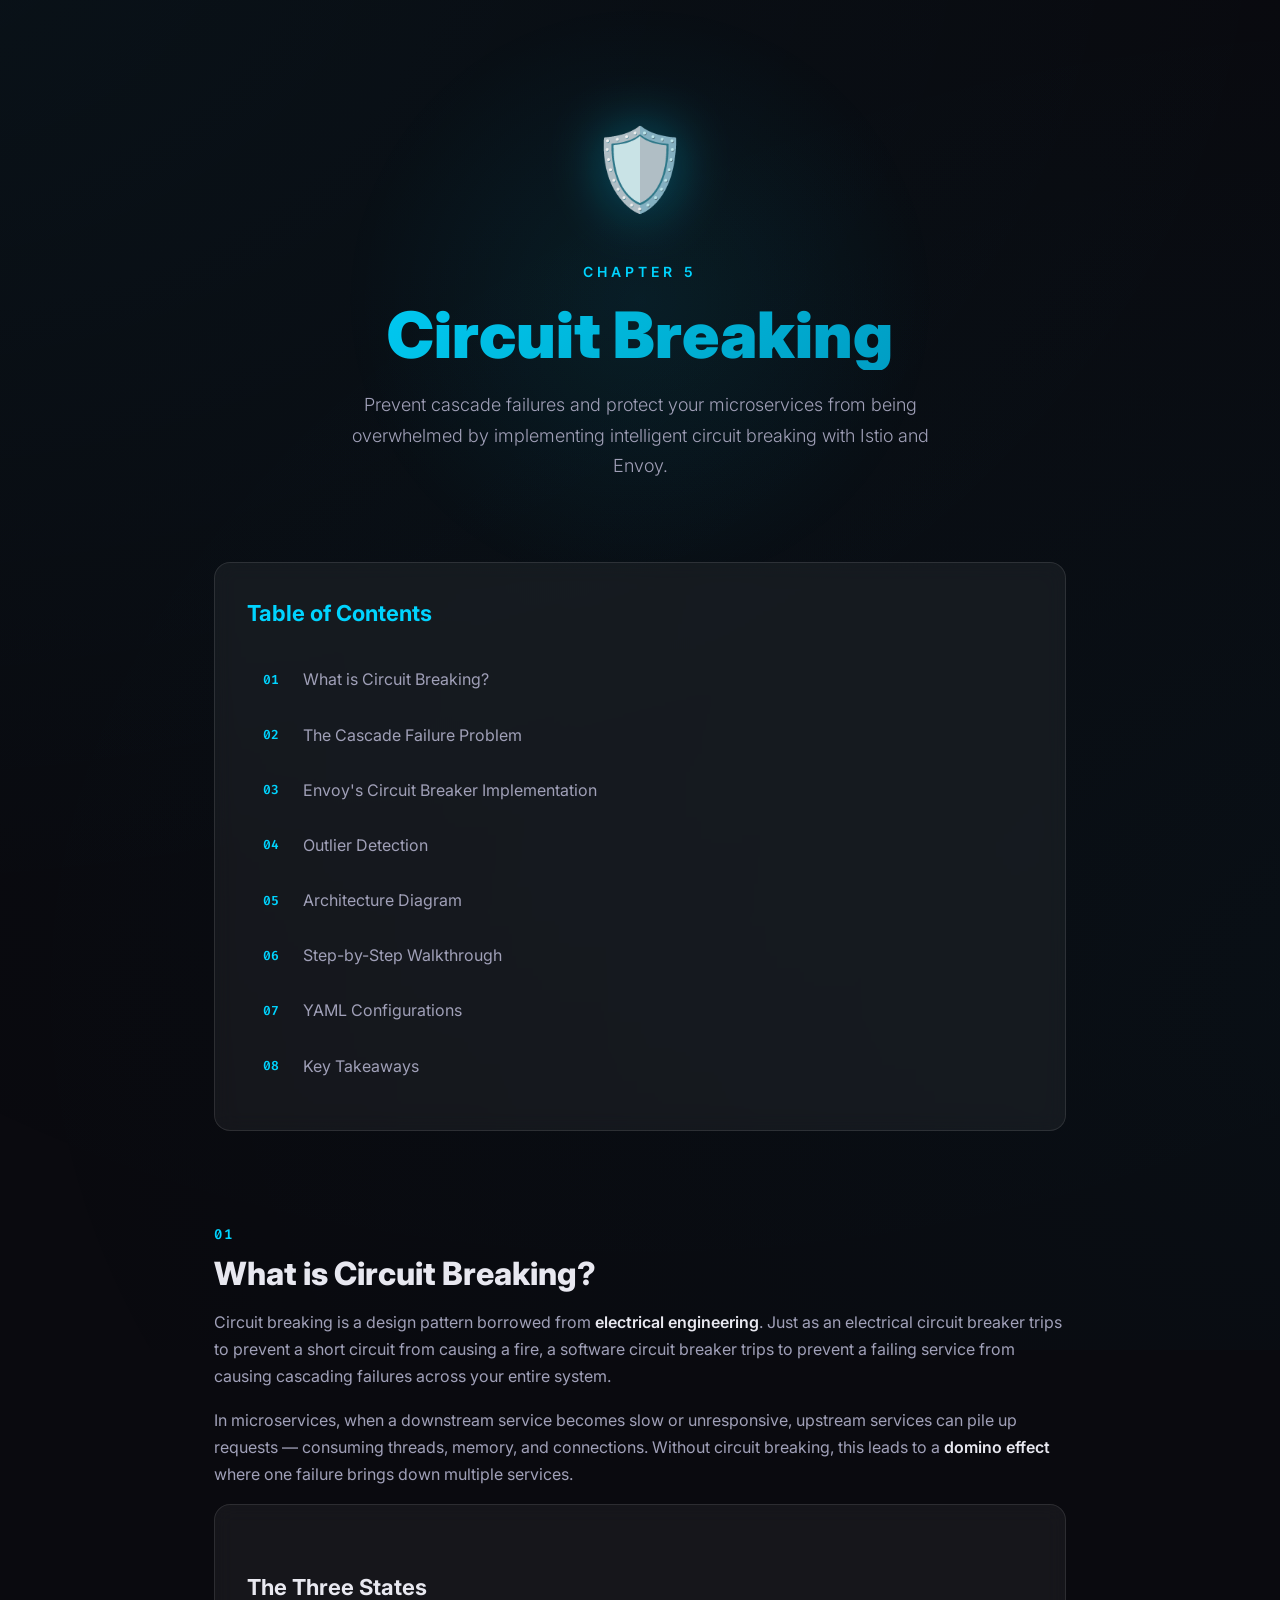
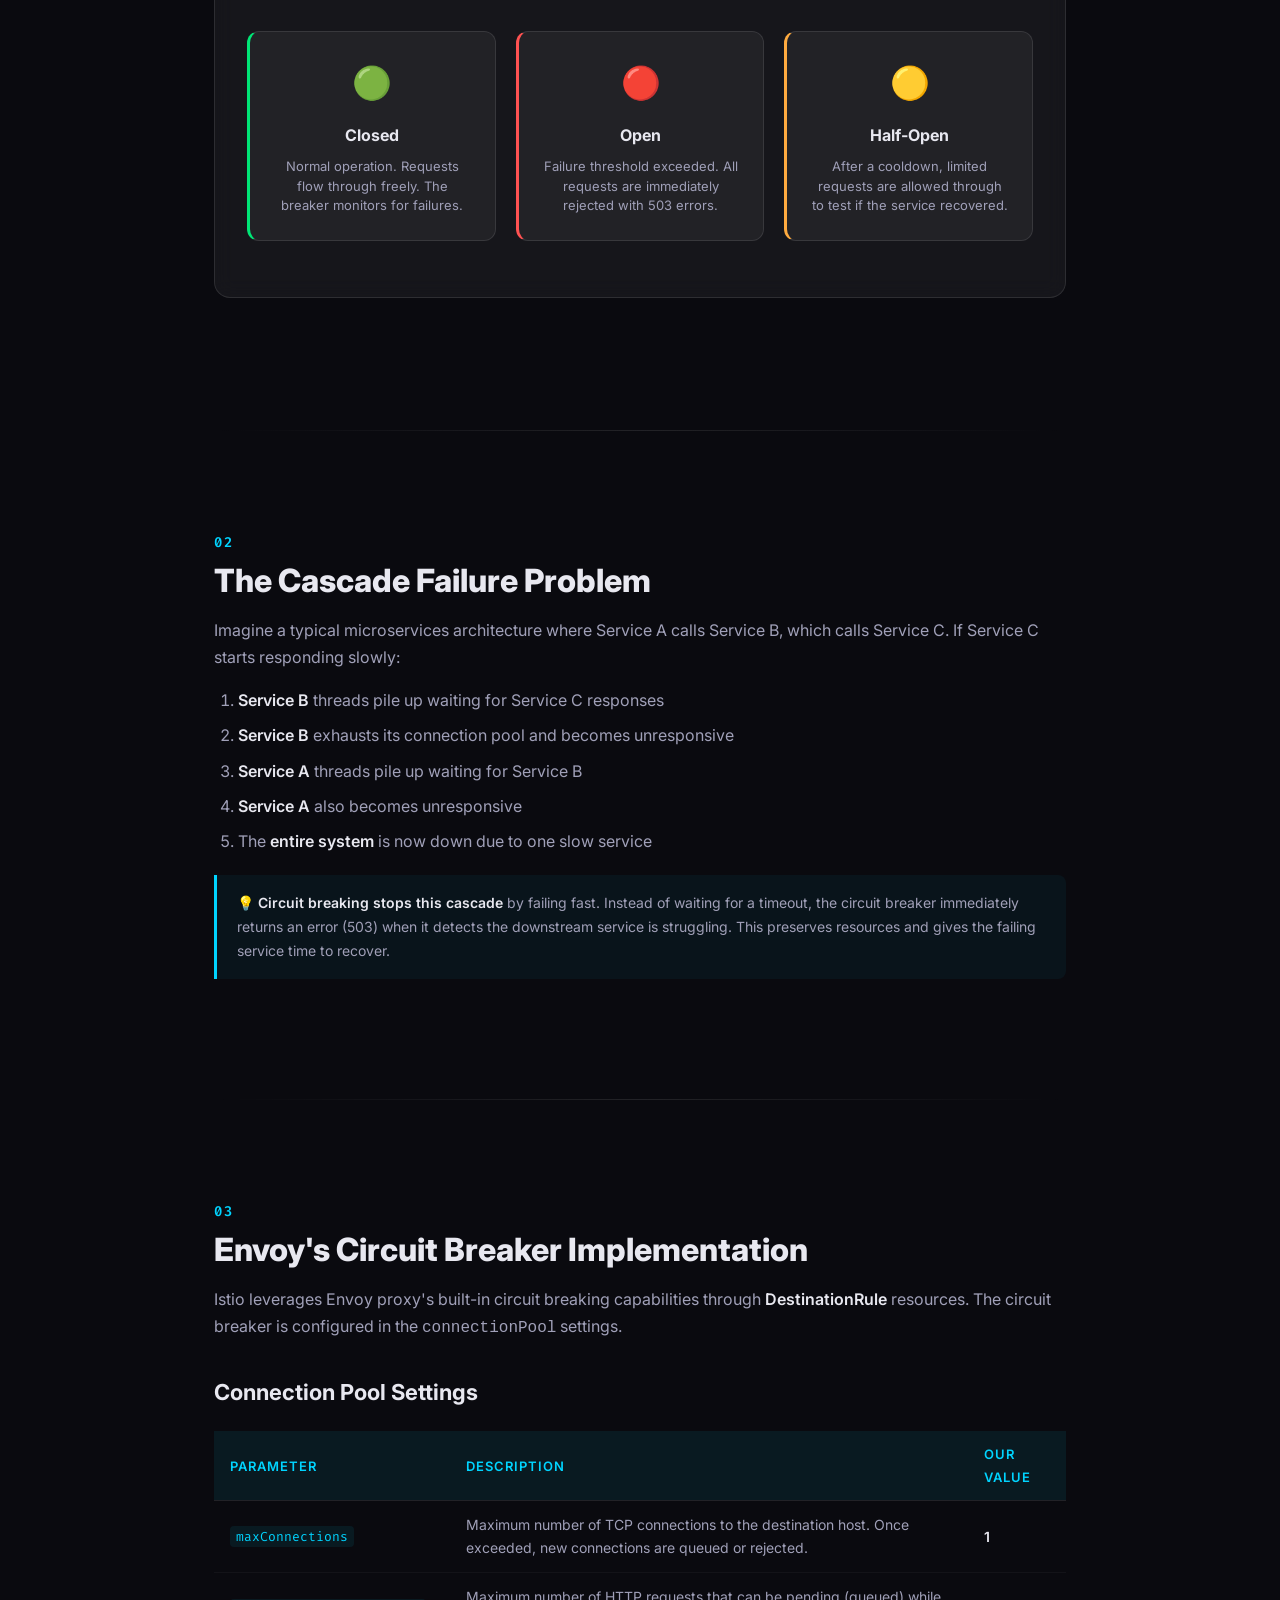
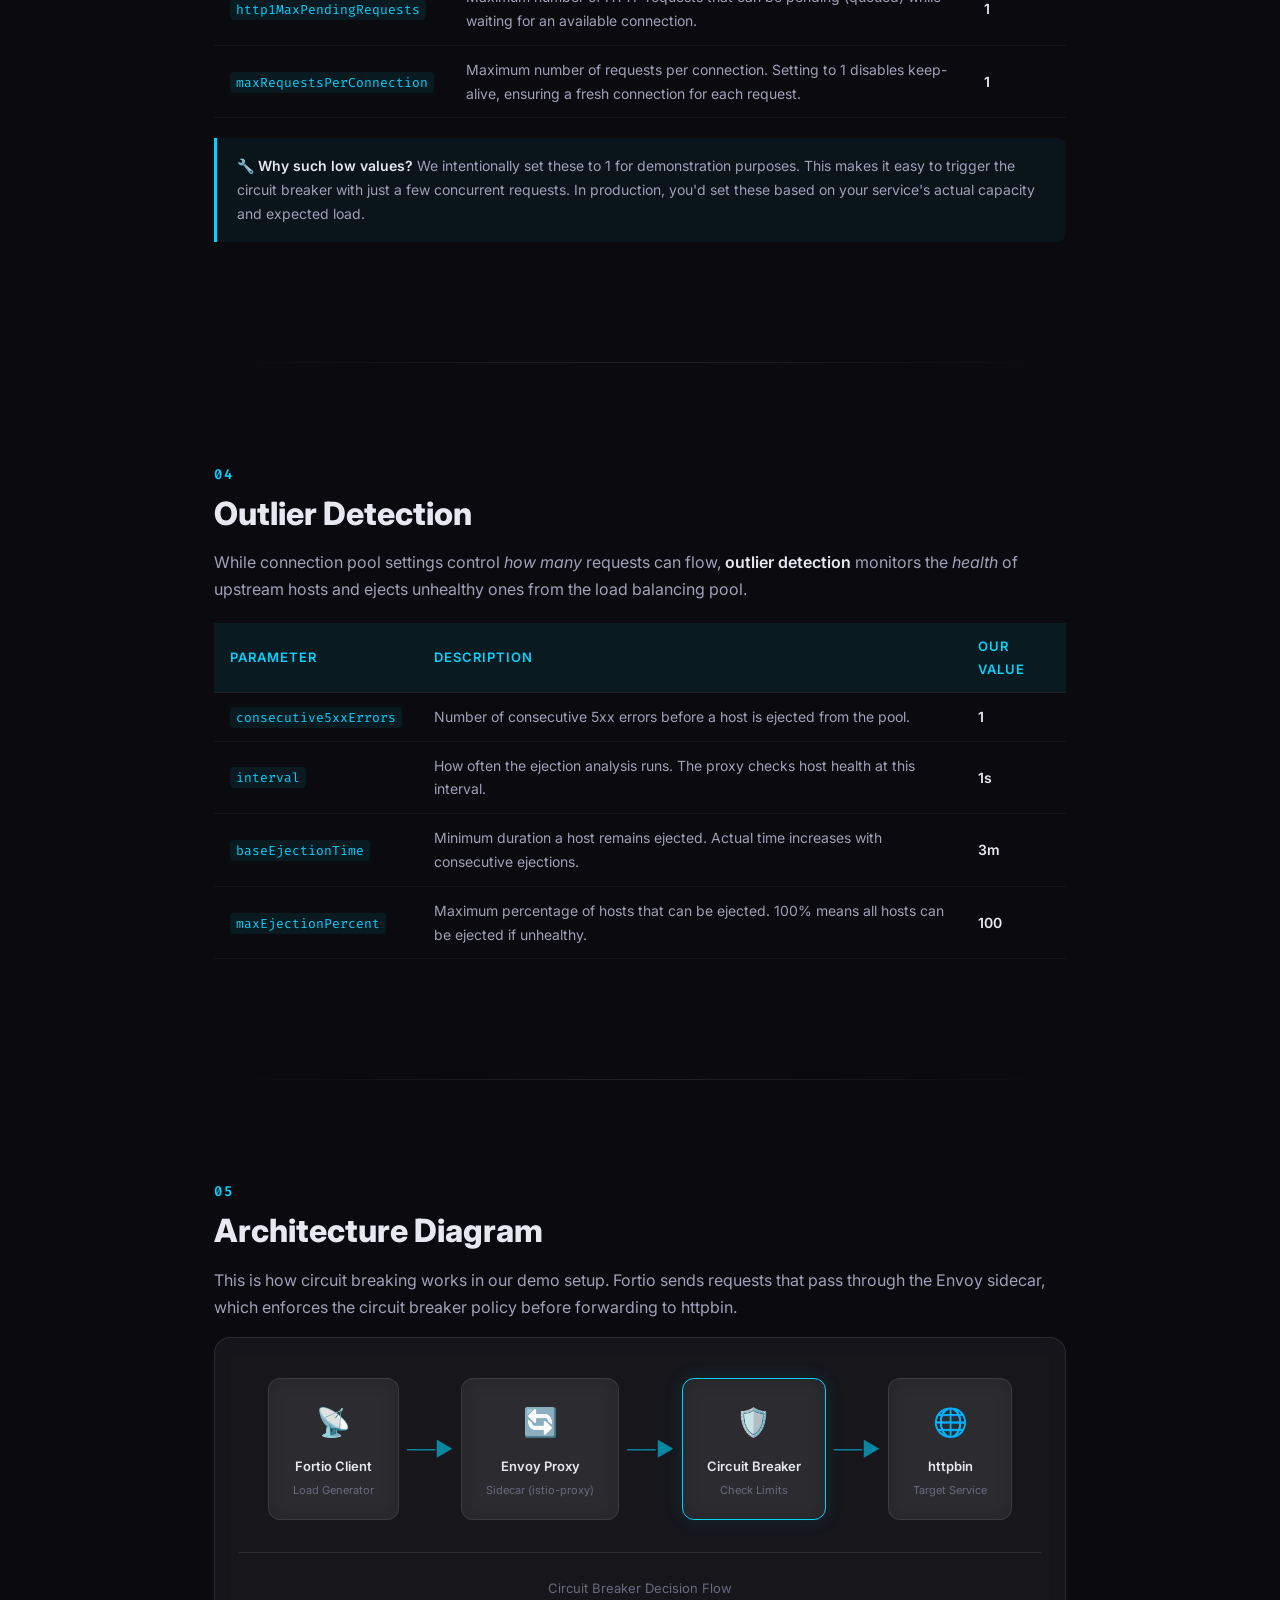
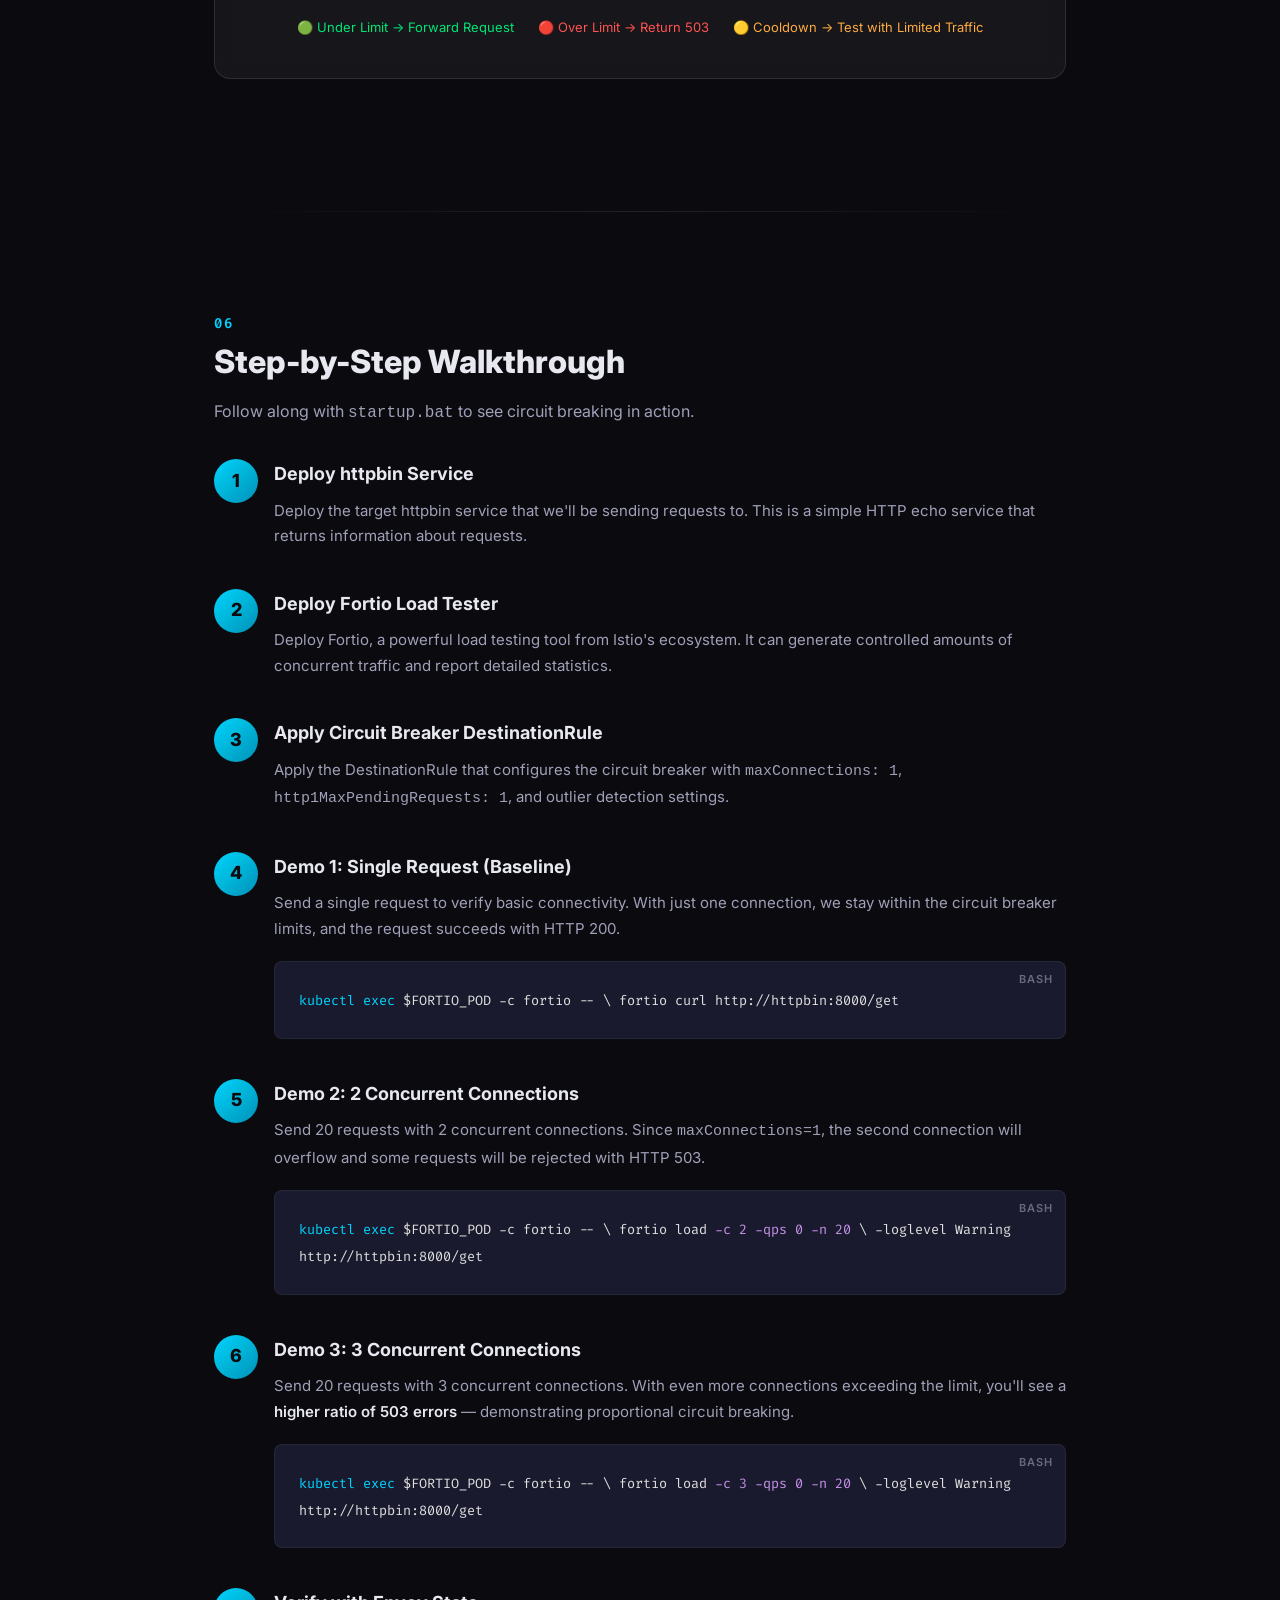
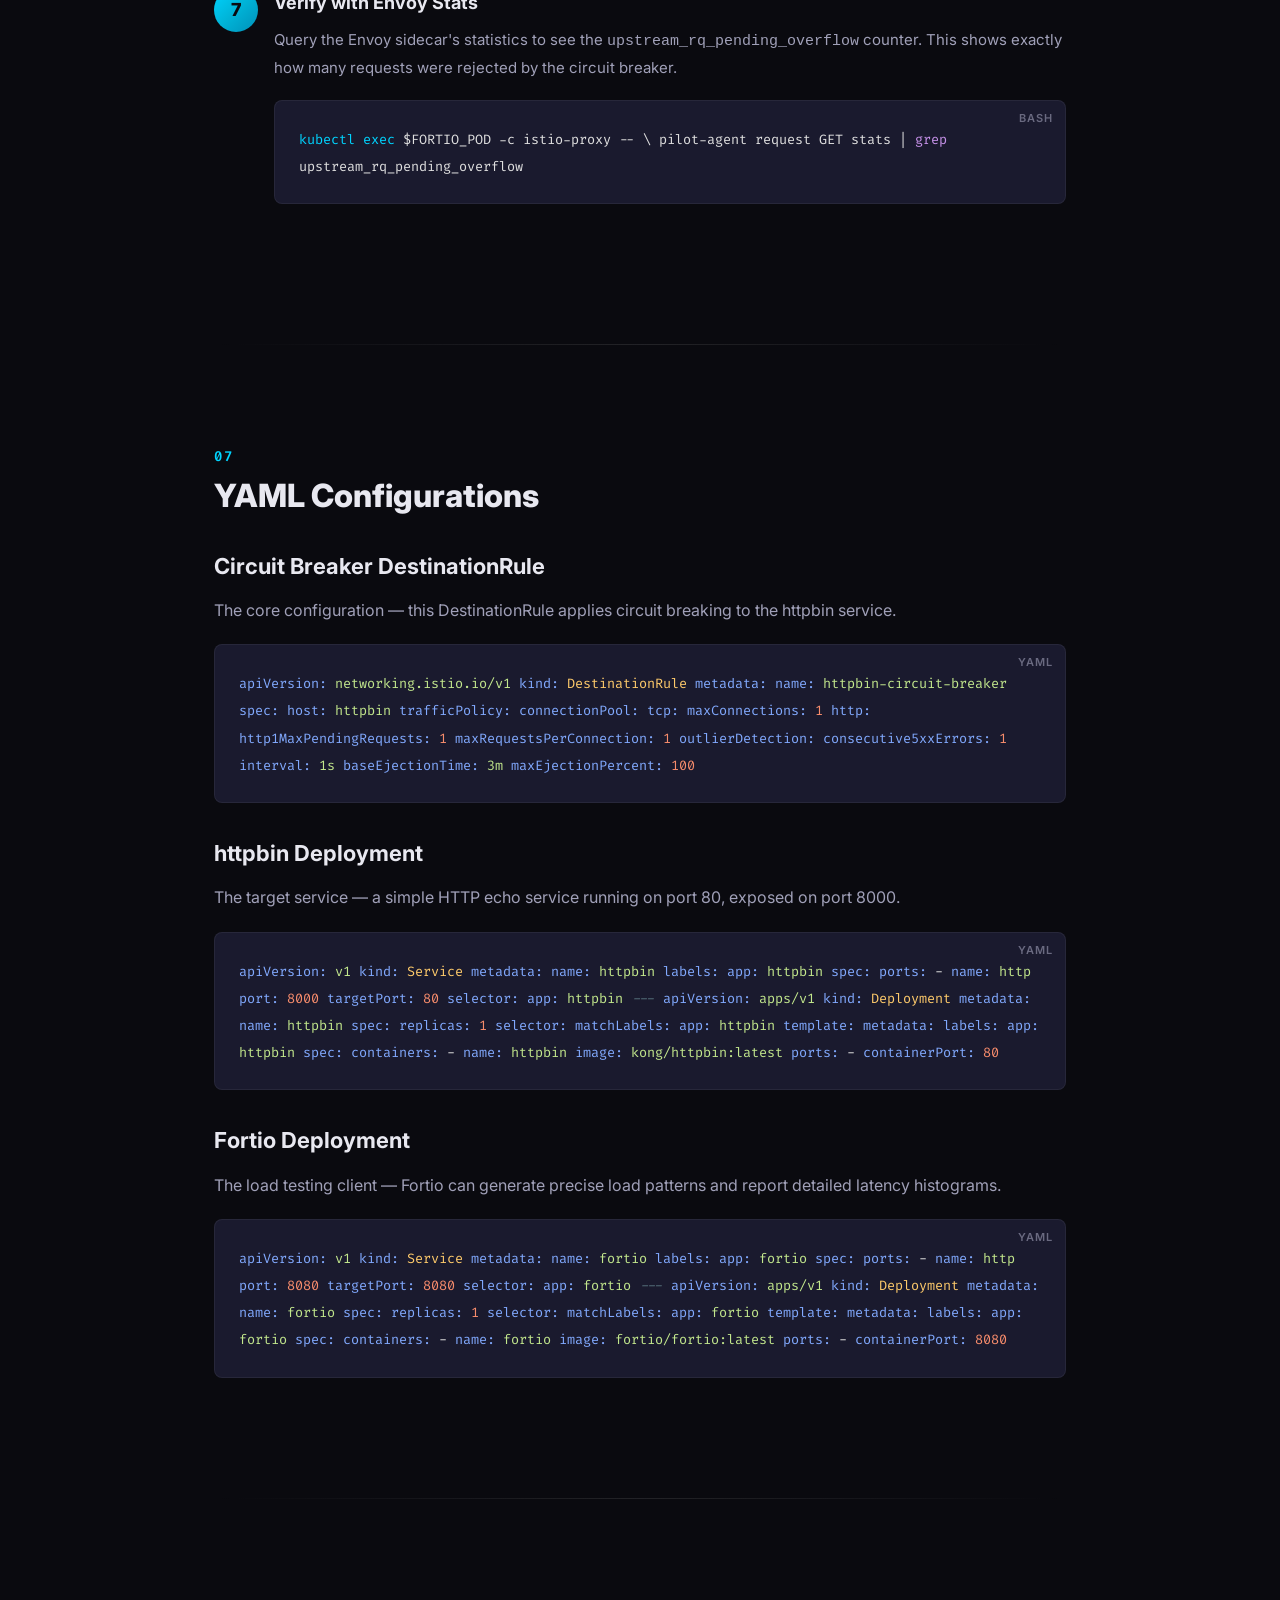
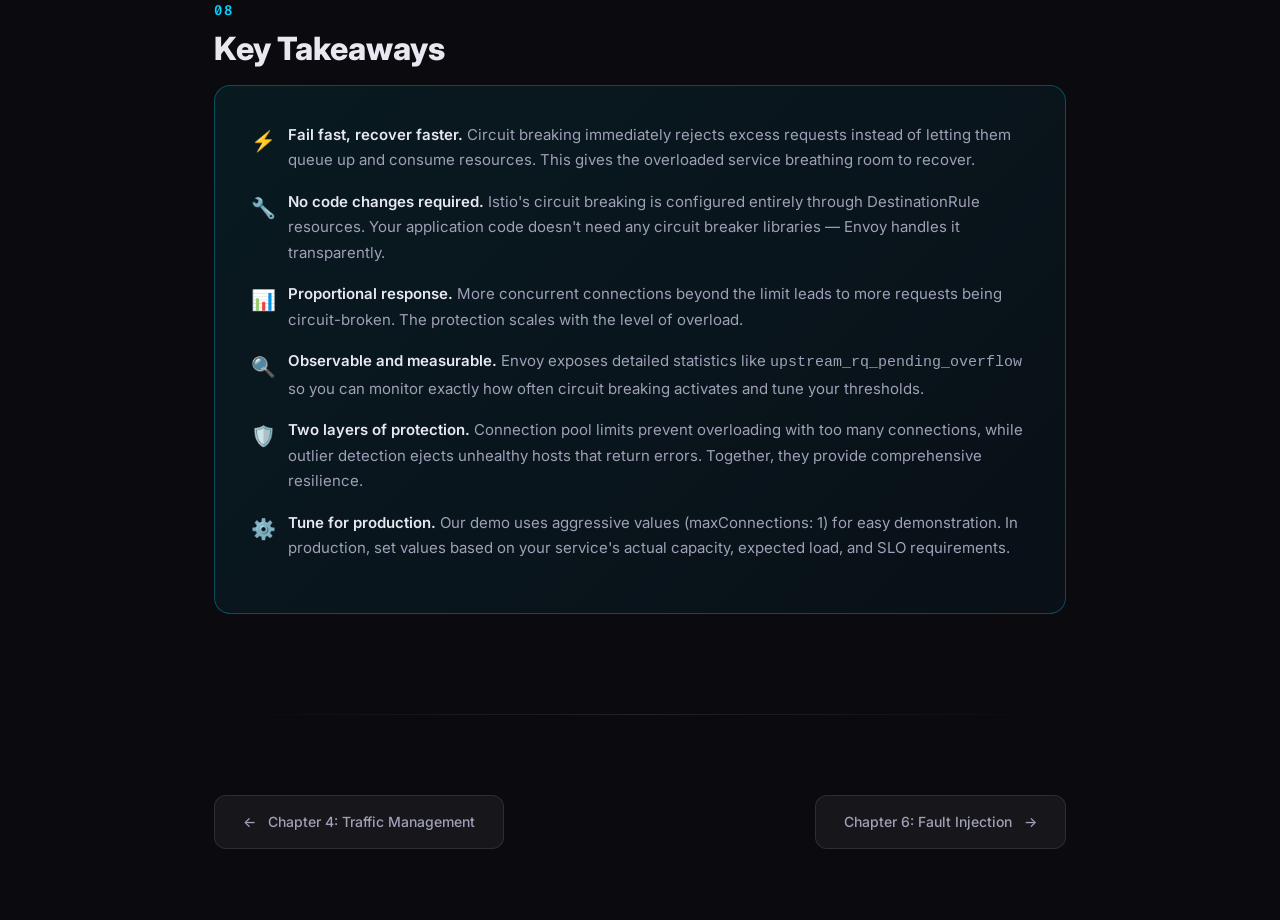
==== chapter-05-circuit-breaking/guide.html @ 2bed29c9 "Istio Learning Lab: infra + chapters 01-03, common assets, docs - Install path uses existing k8s clu" ====
<!DOCTYPE html>
<html lang="en">
<head>
    <meta charset="UTF-8">
    <meta name="viewport" content="width=device-width, initial-scale=1.0">
    <title>Chapter 5: Circuit Breaking | Istio Service Mesh</title>
    <meta name="description" content="Learn how Istio implements circuit breaking to prevent cascade failures in microservices architectures using Envoy proxy.">
    <link href="https://fonts.googleapis.com/css2?family=Inter:wght@300;400;500;600;700;800;900&family=Fira+Code:wght@400;500&display=swap" rel="stylesheet">
    <style>
        *, *::before, *::after {
            margin: 0;
            padding: 0;
            box-sizing: border-box;
        }

        :root {
            --bg-primary: #0a0a0f;
            --bg-secondary: #0f0f1a;
            --bg-card: rgba(255, 255, 255, 0.05);
            --bg-code: #1a1a2e;
            --accent-primary: #00d4ff;
            --accent-secondary: #00b4d8;
            --accent-glow: rgba(0, 212, 255, 0.15);
            --accent-gradient: linear-gradient(135deg, #00d4ff, #00b4d8, #0090b8);
            --text-primary: #e8e8f0;
            --text-secondary: #a0a0b8;
            --text-muted: #6a6a80;
            --border-subtle: rgba(255, 255, 255, 0.1);
            --border-accent: rgba(0, 212, 255, 0.3);
            --success: #00e676;
            --warning: #ffab40;
            --danger: #ff5252;
            --radius-sm: 8px;
            --radius-md: 12px;
            --radius-lg: 16px;
            --radius-xl: 24px;
        }

        html {
            scroll-behavior: smooth;
        }

        body {
            font-family: 'Inter', -apple-system, BlinkMacSystemFont, sans-serif;
            background: var(--bg-primary);
            color: var(--text-primary);
            line-height: 1.7;
            overflow-x: hidden;
        }

        /* ── Background Ambient Effects ── */
        body::before {
            content: '';
            position: fixed;
            top: -50%;
            left: -50%;
            width: 200%;
            height: 200%;
            background: radial-gradient(ellipse at 20% 20%, rgba(0, 212, 255, 0.04) 0%, transparent 50%),
                        radial-gradient(ellipse at 80% 80%, rgba(0, 180, 216, 0.03) 0%, transparent 50%),
                        radial-gradient(ellipse at 50% 50%, rgba(0, 144, 184, 0.02) 0%, transparent 70%);
            z-index: -1;
            animation: ambientFloat 20s ease-in-out infinite;
        }

        @keyframes ambientFloat {
            0%, 100% { transform: translate(0, 0) rotate(0deg); }
            33% { transform: translate(2%, -2%) rotate(1deg); }
            66% { transform: translate(-1%, 1%) rotate(-0.5deg); }
        }

        /* ── Container ── */
        .container {
            max-width: 900px;
            margin: 0 auto;
            padding: 0 24px;
        }

        /* ── Hero Section ── */
        .hero {
            position: relative;
            padding: 100px 0 80px;
            text-align: center;
            overflow: hidden;
        }

        .hero::before {
            content: '';
            position: absolute;
            top: 0;
            left: 50%;
            transform: translateX(-50%);
            width: 600px;
            height: 600px;
            background: radial-gradient(circle, rgba(0, 212, 255, 0.08) 0%, transparent 70%);
            border-radius: 50%;
            z-index: 0;
        }

        .hero-icon {
            position: relative;
            z-index: 1;
            font-size: 80px;
            margin-bottom: 24px;
            display: inline-block;
            animation: heroFloat 4s ease-in-out infinite;
            filter: drop-shadow(0 0 30px rgba(0, 212, 255, 0.4));
        }

        @keyframes heroFloat {
            0%, 100% { transform: translateY(0); }
            50% { transform: translateY(-12px); }
        }

        .hero-chapter {
            position: relative;
            z-index: 1;
            font-size: 14px;
            font-weight: 600;
            letter-spacing: 4px;
            text-transform: uppercase;
            color: var(--accent-primary);
            margin-bottom: 16px;
        }

        .hero h1 {
            position: relative;
            z-index: 1;
            font-size: clamp(40px, 6vw, 64px);
            font-weight: 900;
            background: var(--accent-gradient);
            -webkit-background-clip: text;
            -webkit-text-fill-color: transparent;
            background-clip: text;
            margin-bottom: 20px;
            line-height: 1.1;
        }

        .hero-subtitle {
            position: relative;
            z-index: 1;
            font-size: 18px;
            color: var(--text-secondary);
            max-width: 600px;
            margin: 0 auto;
            font-weight: 300;
        }

        /* ── Glassmorphism Card ── */
        .glass-card {
            background: var(--bg-card);
            backdrop-filter: blur(10px);
            -webkit-backdrop-filter: blur(10px);
            border: 1px solid var(--border-subtle);
            border-radius: var(--radius-lg);
            padding: 32px;
            margin-bottom: 32px;
            transition: border-color 0.3s ease, transform 0.3s ease;
        }

        .glass-card:hover {
            border-color: var(--border-accent);
            transform: translateY(-2px);
        }

        /* ── Fade-in Animation ── */
        .fade-in {
            opacity: 0;
            transform: translateY(30px);
            transition: opacity 0.6s ease, transform 0.6s ease;
        }

        .fade-in.visible {
            opacity: 1;
            transform: translateY(0);
        }

        /* ── Table of Contents ── */
        .toc {
            padding: 32px;
        }

        .toc h2 {
            font-size: 22px;
            font-weight: 700;
            margin-bottom: 24px;
            color: var(--accent-primary);
        }

        .toc-list {
            list-style: none;
            counter-reset: toc-counter;
        }

        .toc-list li {
            counter-increment: toc-counter;
            margin-bottom: 8px;
        }

        .toc-list li a {
            display: flex;
            align-items: center;
            gap: 12px;
            padding: 10px 16px;
            color: var(--text-secondary);
            text-decoration: none;
            border-radius: var(--radius-sm);
            transition: all 0.3s ease;
            font-weight: 400;
        }

        .toc-list li a::before {
            content: counter(toc-counter, decimal-leading-zero);
            font-family: 'Fira Code', monospace;
            font-size: 13px;
            font-weight: 600;
            color: var(--accent-primary);
            min-width: 28px;
        }

        .toc-list li a:hover {
            background: rgba(0, 212, 255, 0.08);
            color: var(--text-primary);
            padding-left: 24px;
        }

        /* ── Section Headings ── */
        .section {
            padding: 60px 0;
        }

        .section-number {
            font-family: 'Fira Code', monospace;
            font-size: 14px;
            font-weight: 600;
            color: var(--accent-primary);
            letter-spacing: 2px;
            margin-bottom: 8px;
        }

        .section h2 {
            font-size: 32px;
            font-weight: 800;
            color: var(--text-primary);
            margin-bottom: 16px;
            line-height: 1.2;
        }

        .section h3 {
            font-size: 22px;
            font-weight: 700;
            color: var(--text-primary);
            margin: 32px 0 12px;
        }

        .section p {
            color: var(--text-secondary);
            margin-bottom: 16px;
            font-size: 16px;
        }

        .section ul, .section ol {
            color: var(--text-secondary);
            margin: 12px 0 20px 24px;
        }

        .section li {
            margin-bottom: 8px;
        }

        .section strong {
            color: var(--text-primary);
            font-weight: 600;
        }

        /* ── Code Blocks ── */
        .code-block {
            position: relative;
            background: var(--bg-code);
            border-radius: var(--radius-sm);
            padding: 24px;
            margin: 20px 0;
            overflow-x: auto;
            border: 1px solid rgba(255, 255, 255, 0.06);
        }

        .code-block::before {
            content: attr(data-lang);
            position: absolute;
            top: 8px;
            right: 12px;
            font-size: 11px;
            font-weight: 600;
            color: var(--text-muted);
            text-transform: uppercase;
            letter-spacing: 1px;
        }

        .code-block code {
            font-family: 'Fira Code', 'Consolas', monospace;
            font-size: 13.5px;
            color: #e0e0e0;
            line-height: 1.6;
        }

        /* Code syntax colors */
        .code-key { color: #82aaff; }
        .code-string { color: #c3e88d; }
        .code-number { color: #f78c6c; }
        .code-comment { color: #546e7a; font-style: italic; }
        .code-keyword { color: #c792ea; }
        .code-type { color: #ffcb6b; }
        .code-cmd { color: #00d4ff; }

        /* ── Architecture Diagram ── */
        .arch-diagram {
            padding: 40px 24px;
            text-align: center;
            overflow-x: auto;
        }

        .arch-flow {
            display: flex;
            align-items: center;
            justify-content: center;
            gap: 0;
            flex-wrap: nowrap;
            min-width: 700px;
            margin: 0 auto;
        }

        .arch-node {
            background: var(--bg-card);
            backdrop-filter: blur(10px);
            border: 1px solid var(--border-subtle);
            border-radius: var(--radius-md);
            padding: 20px 24px;
            text-align: center;
            min-width: 120px;
            transition: all 0.3s ease;
        }

        .arch-node:hover {
            border-color: var(--accent-primary);
            transform: translateY(-4px);
            box-shadow: 0 8px 32px rgba(0, 212, 255, 0.15);
        }

        .arch-node-icon {
            font-size: 28px;
            margin-bottom: 8px;
        }

        .arch-node-label {
            font-size: 13px;
            font-weight: 600;
            color: var(--text-primary);
        }

        .arch-node-sub {
            font-size: 11px;
            color: var(--text-muted);
            margin-top: 4px;
        }

        .arch-arrow {
            display: flex;
            align-items: center;
            padding: 0 8px;
            color: var(--accent-primary);
            font-size: 20px;
            flex-shrink: 0;
            opacity: 0.6;
        }

        .arch-node.cb-node {
            border-color: var(--accent-primary);
            box-shadow: 0 0 20px rgba(0, 212, 255, 0.1);
        }

        /* ── Circuit States ── */
        .circuit-states {
            display: grid;
            grid-template-columns: repeat(auto-fit, minmax(200px, 1fr));
            gap: 20px;
            margin: 24px 0;
        }

        .state-card {
            background: var(--bg-card);
            border-radius: var(--radius-md);
            padding: 24px;
            text-align: center;
            border: 1px solid var(--border-subtle);
            transition: all 0.3s ease;
        }

        .state-card:hover {
            transform: translateY(-4px);
        }

        .state-card.closed { border-left: 3px solid var(--success); }
        .state-card.open { border-left: 3px solid var(--danger); }
        .state-card.half-open { border-left: 3px solid var(--warning); }

        .state-icon { font-size: 32px; margin-bottom: 12px; }
        .state-name { font-weight: 700; font-size: 16px; margin-bottom: 8px; }
        .state-desc { font-size: 13px; color: var(--text-secondary); line-height: 1.5; }

        /* ── Step Cards ── */
        .step-card {
            position: relative;
            padding-left: 60px;
            margin-bottom: 40px;
        }

        .step-number {
            position: absolute;
            left: 0;
            top: 0;
            width: 44px;
            height: 44px;
            background: var(--accent-gradient);
            border-radius: 50%;
            display: flex;
            align-items: center;
            justify-content: center;
            font-weight: 800;
            font-size: 18px;
            color: var(--bg-primary);
        }

        .step-title {
            font-size: 18px;
            font-weight: 700;
            margin-bottom: 8px;
            color: var(--text-primary);
        }

        .step-desc {
            color: var(--text-secondary);
            font-size: 15px;
        }

        /* ── Takeaways ── */
        .takeaways {
            background: linear-gradient(135deg, rgba(0, 212, 255, 0.08), rgba(0, 180, 216, 0.04));
            border: 1px solid var(--border-accent);
            border-radius: var(--radius-lg);
            padding: 36px;
        }

        .takeaways h2 {
            color: var(--accent-primary);
            margin-bottom: 20px;
        }

        .takeaway-item {
            display: flex;
            align-items: flex-start;
            gap: 12px;
            margin-bottom: 16px;
        }

        .takeaway-icon {
            font-size: 20px;
            flex-shrink: 0;
            margin-top: 2px;
        }

        .takeaway-text {
            color: var(--text-secondary);
            font-size: 15px;
        }

        /* ── Config Table ── */
        .config-table {
            width: 100%;
            border-collapse: collapse;
            margin: 20px 0;
        }

        .config-table th {
            text-align: left;
            padding: 12px 16px;
            background: rgba(0, 212, 255, 0.08);
            color: var(--accent-primary);
            font-weight: 600;
            font-size: 13px;
            text-transform: uppercase;
            letter-spacing: 1px;
            border-bottom: 1px solid var(--border-subtle);
        }

        .config-table td {
            padding: 12px 16px;
            color: var(--text-secondary);
            font-size: 14px;
            border-bottom: 1px solid rgba(255, 255, 255, 0.04);
        }

        .config-table tr:hover td {
            background: rgba(255, 255, 255, 0.02);
        }

        .config-table code {
            font-family: 'Fira Code', monospace;
            color: var(--accent-primary);
            font-size: 13px;
            background: rgba(0, 212, 255, 0.08);
            padding: 2px 6px;
            border-radius: 4px;
        }

        /* ── Divider ── */
        .divider {
            border: none;
            height: 1px;
            background: linear-gradient(90deg, transparent, var(--border-subtle), transparent);
            margin: 40px 0;
        }

        /* ── Footer Nav ── */
        .footer-nav {
            display: flex;
            justify-content: space-between;
            align-items: center;
            padding: 40px 0 80px;
            gap: 20px;
        }

        .footer-nav a {
            display: flex;
            align-items: center;
            gap: 8px;
            padding: 14px 28px;
            background: var(--bg-card);
            border: 1px solid var(--border-subtle);
            border-radius: var(--radius-md);
            color: var(--text-secondary);
            text-decoration: none;
            font-weight: 500;
            font-size: 14px;
            transition: all 0.3s ease;
        }

        .footer-nav a:hover {
            border-color: var(--accent-primary);
            color: var(--accent-primary);
            transform: translateY(-2px);
            box-shadow: 0 4px 20px rgba(0, 212, 255, 0.1);
        }

        .footer-nav .arrow-left::before { content: '←'; margin-right: 4px; }
        .footer-nav .arrow-right::after { content: '→'; margin-left: 4px; }

        /* ── Info Box ── */
        .info-box {
            background: rgba(0, 212, 255, 0.05);
            border-left: 3px solid var(--accent-primary);
            border-radius: 0 var(--radius-sm) var(--radius-sm) 0;
            padding: 16px 20px;
            margin: 20px 0;
        }

        .info-box p {
            color: var(--text-secondary);
            font-size: 14px;
            margin: 0;
        }

        /* ── Responsive ── */
        @media (max-width: 768px) {
            .hero { padding: 60px 0 40px; }
            .hero-icon { font-size: 56px; }
            .section { padding: 40px 0; }
            .glass-card { padding: 24px; }
            .arch-flow { justify-content: flex-start; }
            .footer-nav { flex-direction: column; }
            .footer-nav a { width: 100%; justify-content: center; }
            .circuit-states { grid-template-columns: 1fr; }
        }

        /* ── Scrollbar ── */
        ::-webkit-scrollbar { width: 8px; }
        ::-webkit-scrollbar-track { background: var(--bg-primary); }
        ::-webkit-scrollbar-thumb { background: rgba(255, 255, 255, 0.15); border-radius: 4px; }
        ::-webkit-scrollbar-thumb:hover { background: rgba(255, 255, 255, 0.25); }
    </style>
</head>
<body>

    <!-- ═══════════════════════════════════════════════════════ -->
    <!-- HERO SECTION -->
    <!-- ═══════════════════════════════════════════════════════ -->
    <header class="hero">
        <div class="container">
            <div class="hero-icon">🛡️</div>
            <div class="hero-chapter">Chapter 5</div>
            <h1>Circuit Breaking</h1>
            <p class="hero-subtitle">Prevent cascade failures and protect your microservices from being overwhelmed by implementing intelligent circuit breaking with Istio and Envoy.</p>
        </div>
    </header>

    <main class="container">

        <!-- ═══════════════════════════════════════════════════ -->
        <!-- TABLE OF CONTENTS -->
        <!-- ═══════════════════════════════════════════════════ -->
        <nav class="glass-card toc fade-in" id="toc">
            <h2>Table of Contents</h2>
            <ol class="toc-list">
                <li><a href="#what-is-circuit-breaking">What is Circuit Breaking?</a></li>
                <li><a href="#cascade-failure">The Cascade Failure Problem</a></li>
                <li><a href="#envoy-implementation">Envoy's Circuit Breaker Implementation</a></li>
                <li><a href="#outlier-detection">Outlier Detection</a></li>
                <li><a href="#architecture">Architecture Diagram</a></li>
                <li><a href="#walkthrough">Step-by-Step Walkthrough</a></li>
                <li><a href="#yaml-configs">YAML Configurations</a></li>
                <li><a href="#takeaways">Key Takeaways</a></li>
            </ol>
        </nav>

        <!-- ═══════════════════════════════════════════════════ -->
        <!-- SECTION 1: WHAT IS CIRCUIT BREAKING -->
        <!-- ═══════════════════════════════════════════════════ -->
        <section class="section fade-in" id="what-is-circuit-breaking">
            <div class="section-number">01</div>
            <h2>What is Circuit Breaking?</h2>
            <p>Circuit breaking is a design pattern borrowed from <strong>electrical engineering</strong>. Just as an electrical circuit breaker trips to prevent a short circuit from causing a fire, a software circuit breaker trips to prevent a failing service from causing cascading failures across your entire system.</p>
            <p>In microservices, when a downstream service becomes slow or unresponsive, upstream services can pile up requests — consuming threads, memory, and connections. Without circuit breaking, this leads to a <strong>domino effect</strong> where one failure brings down multiple services.</p>

            <div class="glass-card">
                <h3>The Three States</h3>
                <div class="circuit-states">
                    <div class="state-card closed">
                        <div class="state-icon">🟢</div>
                        <div class="state-name">Closed</div>
                        <div class="state-desc">Normal operation. Requests flow through freely. The breaker monitors for failures.</div>
                    </div>
                    <div class="state-card open">
                        <div class="state-icon">🔴</div>
                        <div class="state-name">Open</div>
                        <div class="state-desc">Failure threshold exceeded. All requests are immediately rejected with 503 errors.</div>
                    </div>
                    <div class="state-card half-open">
                        <div class="state-icon">🟡</div>
                        <div class="state-name">Half-Open</div>
                        <div class="state-desc">After a cooldown, limited requests are allowed through to test if the service recovered.</div>
                    </div>
                </div>
            </div>
        </section>

        <hr class="divider">

        <!-- ═══════════════════════════════════════════════════ -->
        <!-- SECTION 2: CASCADE FAILURE PROBLEM -->
        <!-- ═══════════════════════════════════════════════════ -->
        <section class="section fade-in" id="cascade-failure">
            <div class="section-number">02</div>
            <h2>The Cascade Failure Problem</h2>
            <p>Imagine a typical microservices architecture where Service A calls Service B, which calls Service C. If Service C starts responding slowly:</p>
            <ol>
                <li><strong>Service B</strong> threads pile up waiting for Service C responses</li>
                <li><strong>Service B</strong> exhausts its connection pool and becomes unresponsive</li>
                <li><strong>Service A</strong> threads pile up waiting for Service B</li>
                <li><strong>Service A</strong> also becomes unresponsive</li>
                <li>The <strong>entire system</strong> is now down due to one slow service</li>
            </ol>

            <div class="info-box">
                <p>💡 <strong>Circuit breaking stops this cascade</strong> by failing fast. Instead of waiting for a timeout, the circuit breaker immediately returns an error (503) when it detects the downstream service is struggling. This preserves resources and gives the failing service time to recover.</p>
            </div>
        </section>

        <hr class="divider">

        <!-- ═══════════════════════════════════════════════════ -->
        <!-- SECTION 3: ENVOY IMPLEMENTATION -->
        <!-- ═══════════════════════════════════════════════════ -->
        <section class="section fade-in" id="envoy-implementation">
            <div class="section-number">03</div>
            <h2>Envoy's Circuit Breaker Implementation</h2>
            <p>Istio leverages Envoy proxy's built-in circuit breaking capabilities through <strong>DestinationRule</strong> resources. The circuit breaker is configured in the <code>connectionPool</code> settings.</p>

            <h3>Connection Pool Settings</h3>
            <table class="config-table">
                <thead>
                    <tr>
                        <th>Parameter</th>
                        <th>Description</th>
                        <th>Our Value</th>
                    </tr>
                </thead>
                <tbody>
                    <tr>
                        <td><code>maxConnections</code></td>
                        <td>Maximum number of TCP connections to the destination host. Once exceeded, new connections are queued or rejected.</td>
                        <td><strong>1</strong></td>
                    </tr>
                    <tr>
                        <td><code>http1MaxPendingRequests</code></td>
                        <td>Maximum number of HTTP requests that can be pending (queued) while waiting for an available connection.</td>
                        <td><strong>1</strong></td>
                    </tr>
                    <tr>
                        <td><code>maxRequestsPerConnection</code></td>
                        <td>Maximum number of requests per connection. Setting to 1 disables keep-alive, ensuring a fresh connection for each request.</td>
                        <td><strong>1</strong></td>
                    </tr>
                </tbody>
            </table>

            <div class="info-box">
                <p>🔧 <strong>Why such low values?</strong> We intentionally set these to 1 for demonstration purposes. This makes it easy to trigger the circuit breaker with just a few concurrent requests. In production, you'd set these based on your service's actual capacity and expected load.</p>
            </div>
        </section>

        <hr class="divider">

        <!-- ═══════════════════════════════════════════════════ -->
        <!-- SECTION 4: OUTLIER DETECTION -->
        <!-- ═══════════════════════════════════════════════════ -->
        <section class="section fade-in" id="outlier-detection">
            <div class="section-number">04</div>
            <h2>Outlier Detection</h2>
            <p>While connection pool settings control <em>how many</em> requests can flow, <strong>outlier detection</strong> monitors the <em>health</em> of upstream hosts and ejects unhealthy ones from the load balancing pool.</p>

            <table class="config-table">
                <thead>
                    <tr>
                        <th>Parameter</th>
                        <th>Description</th>
                        <th>Our Value</th>
                    </tr>
                </thead>
                <tbody>
                    <tr>
                        <td><code>consecutive5xxErrors</code></td>
                        <td>Number of consecutive 5xx errors before a host is ejected from the pool.</td>
                        <td><strong>1</strong></td>
                    </tr>
                    <tr>
                        <td><code>interval</code></td>
                        <td>How often the ejection analysis runs. The proxy checks host health at this interval.</td>
                        <td><strong>1s</strong></td>
                    </tr>
                    <tr>
                        <td><code>baseEjectionTime</code></td>
                        <td>Minimum duration a host remains ejected. Actual time increases with consecutive ejections.</td>
                        <td><strong>3m</strong></td>
                    </tr>
                    <tr>
                        <td><code>maxEjectionPercent</code></td>
                        <td>Maximum percentage of hosts that can be ejected. 100% means all hosts can be ejected if unhealthy.</td>
                        <td><strong>100</strong></td>
                    </tr>
                </tbody>
            </table>
        </section>

        <hr class="divider">

        <!-- ═══════════════════════════════════════════════════ -->
        <!-- SECTION 5: ARCHITECTURE DIAGRAM -->
        <!-- ═══════════════════════════════════════════════════ -->
        <section class="section fade-in" id="architecture">
            <div class="section-number">05</div>
            <h2>Architecture Diagram</h2>
            <p>This is how circuit breaking works in our demo setup. Fortio sends requests that pass through the Envoy sidecar, which enforces the circuit breaker policy before forwarding to httpbin.</p>

            <div class="glass-card arch-diagram">
                <div class="arch-flow">
                    <div class="arch-node">
                        <div class="arch-node-icon">📡</div>
                        <div class="arch-node-label">Fortio Client</div>
                        <div class="arch-node-sub">Load Generator</div>
                    </div>
                    <div class="arch-arrow">──▶</div>
                    <div class="arch-node">
                        <div class="arch-node-icon">🔄</div>
                        <div class="arch-node-label">Envoy Proxy</div>
                        <div class="arch-node-sub">Sidecar (istio-proxy)</div>
                    </div>
                    <div class="arch-arrow">──▶</div>
                    <div class="arch-node cb-node">
                        <div class="arch-node-icon">🛡️</div>
                        <div class="arch-node-label">Circuit Breaker</div>
                        <div class="arch-node-sub">Check Limits</div>
                    </div>
                    <div class="arch-arrow">──▶</div>
                    <div class="arch-node">
                        <div class="arch-node-icon">🌐</div>
                        <div class="arch-node-label">httpbin</div>
                        <div class="arch-node-sub">Target Service</div>
                    </div>
                </div>

                <div style="margin-top: 32px; padding-top: 24px; border-top: 1px solid var(--border-subtle);">
                    <p style="font-size: 13px; color: var(--text-muted); margin-bottom: 16px;">Circuit Breaker Decision Flow</p>
                    <div style="display: flex; justify-content: center; gap: 24px; flex-wrap: wrap;">
                        <span style="font-size: 13px; color: var(--success);">🟢 Under Limit → Forward Request</span>
                        <span style="font-size: 13px; color: var(--danger);">🔴 Over Limit → Return 503</span>
                        <span style="font-size: 13px; color: var(--warning);">🟡 Cooldown → Test with Limited Traffic</span>
                    </div>
                </div>
            </div>
        </section>

        <hr class="divider">

        <!-- ═══════════════════════════════════════════════════ -->
        <!-- SECTION 6: WALKTHROUGH -->
        <!-- ═══════════════════════════════════════════════════ -->
        <section class="section fade-in" id="walkthrough">
            <div class="section-number">06</div>
            <h2>Step-by-Step Walkthrough</h2>
            <p>Follow along with <code>startup.bat</code> to see circuit breaking in action.</p>

            <div style="margin-top: 32px;">
                <div class="step-card">
                    <div class="step-number">1</div>
                    <div class="step-title">Deploy httpbin Service</div>
                    <div class="step-desc">Deploy the target httpbin service that we'll be sending requests to. This is a simple HTTP echo service that returns information about requests.</div>
                </div>

                <div class="step-card">
                    <div class="step-number">2</div>
                    <div class="step-title">Deploy Fortio Load Tester</div>
                    <div class="step-desc">Deploy Fortio, a powerful load testing tool from Istio's ecosystem. It can generate controlled amounts of concurrent traffic and report detailed statistics.</div>
                </div>

                <div class="step-card">
                    <div class="step-number">3</div>
                    <div class="step-title">Apply Circuit Breaker DestinationRule</div>
                    <div class="step-desc">Apply the DestinationRule that configures the circuit breaker with <code>maxConnections: 1</code>, <code>http1MaxPendingRequests: 1</code>, and outlier detection settings.</div>
                </div>

                <div class="step-card">
                    <div class="step-number">4</div>
                    <div class="step-title">Demo 1: Single Request (Baseline)</div>
                    <div class="step-desc">Send a single request to verify basic connectivity. With just one connection, we stay within the circuit breaker limits, and the request succeeds with HTTP 200.</div>
                    <div class="code-block" data-lang="bash">
                        <code><span class="code-cmd">kubectl exec</span> $FORTIO_POD -c fortio -- \
  fortio curl http://httpbin:8000/get</code>
                    </div>
                </div>

                <div class="step-card">
                    <div class="step-number">5</div>
                    <div class="step-title">Demo 2: 2 Concurrent Connections</div>
                    <div class="step-desc">Send 20 requests with 2 concurrent connections. Since <code>maxConnections=1</code>, the second connection will overflow and some requests will be rejected with HTTP 503.</div>
                    <div class="code-block" data-lang="bash">
                        <code><span class="code-cmd">kubectl exec</span> $FORTIO_POD -c fortio -- \
  fortio load <span class="code-keyword">-c 2</span> <span class="code-keyword">-qps 0</span> <span class="code-keyword">-n 20</span> \
  -loglevel Warning http://httpbin:8000/get</code>
                    </div>
                </div>

                <div class="step-card">
                    <div class="step-number">6</div>
                    <div class="step-title">Demo 3: 3 Concurrent Connections</div>
                    <div class="step-desc">Send 20 requests with 3 concurrent connections. With even more connections exceeding the limit, you'll see a <strong>higher ratio of 503 errors</strong> — demonstrating proportional circuit breaking.</div>
                    <div class="code-block" data-lang="bash">
                        <code><span class="code-cmd">kubectl exec</span> $FORTIO_POD -c fortio -- \
  fortio load <span class="code-keyword">-c 3</span> <span class="code-keyword">-qps 0</span> <span class="code-keyword">-n 20</span> \
  -loglevel Warning http://httpbin:8000/get</code>
                    </div>
                </div>

                <div class="step-card">
                    <div class="step-number">7</div>
                    <div class="step-title">Verify with Envoy Stats</div>
                    <div class="step-desc">Query the Envoy sidecar's statistics to see the <code>upstream_rq_pending_overflow</code> counter. This shows exactly how many requests were rejected by the circuit breaker.</div>
                    <div class="code-block" data-lang="bash">
                        <code><span class="code-cmd">kubectl exec</span> $FORTIO_POD -c istio-proxy -- \
  pilot-agent request GET stats | <span class="code-keyword">grep</span> upstream_rq_pending_overflow</code>
                    </div>
                </div>
            </div>
        </section>

        <hr class="divider">

        <!-- ═══════════════════════════════════════════════════ -->
        <!-- SECTION 7: YAML CONFIGS -->
        <!-- ═══════════════════════════════════════════════════ -->
        <section class="section fade-in" id="yaml-configs">
            <div class="section-number">07</div>
            <h2>YAML Configurations</h2>

            <h3>Circuit Breaker DestinationRule</h3>
            <p>The core configuration — this DestinationRule applies circuit breaking to the httpbin service.</p>
            <div class="code-block" data-lang="yaml">
                <code><span class="code-key">apiVersion:</span> <span class="code-string">networking.istio.io/v1</span>
<span class="code-key">kind:</span> <span class="code-type">DestinationRule</span>
<span class="code-key">metadata:</span>
  <span class="code-key">name:</span> <span class="code-string">httpbin-circuit-breaker</span>
<span class="code-key">spec:</span>
  <span class="code-key">host:</span> <span class="code-string">httpbin</span>
  <span class="code-key">trafficPolicy:</span>
    <span class="code-key">connectionPool:</span>
      <span class="code-key">tcp:</span>
        <span class="code-key">maxConnections:</span> <span class="code-number">1</span>
      <span class="code-key">http:</span>
        <span class="code-key">http1MaxPendingRequests:</span> <span class="code-number">1</span>
        <span class="code-key">maxRequestsPerConnection:</span> <span class="code-number">1</span>
    <span class="code-key">outlierDetection:</span>
      <span class="code-key">consecutive5xxErrors:</span> <span class="code-number">1</span>
      <span class="code-key">interval:</span> <span class="code-string">1s</span>
      <span class="code-key">baseEjectionTime:</span> <span class="code-string">3m</span>
      <span class="code-key">maxEjectionPercent:</span> <span class="code-number">100</span></code>
            </div>

            <h3>httpbin Deployment</h3>
            <p>The target service — a simple HTTP echo service running on port 80, exposed on port 8000.</p>
            <div class="code-block" data-lang="yaml">
                <code><span class="code-key">apiVersion:</span> <span class="code-string">v1</span>
<span class="code-key">kind:</span> <span class="code-type">Service</span>
<span class="code-key">metadata:</span>
  <span class="code-key">name:</span> <span class="code-string">httpbin</span>
  <span class="code-key">labels:</span>
    <span class="code-key">app:</span> <span class="code-string">httpbin</span>
<span class="code-key">spec:</span>
  <span class="code-key">ports:</span>
  - <span class="code-key">name:</span> <span class="code-string">http</span>
    <span class="code-key">port:</span> <span class="code-number">8000</span>
    <span class="code-key">targetPort:</span> <span class="code-number">80</span>
  <span class="code-key">selector:</span>
    <span class="code-key">app:</span> <span class="code-string">httpbin</span>
<span class="code-comment">---</span>
<span class="code-key">apiVersion:</span> <span class="code-string">apps/v1</span>
<span class="code-key">kind:</span> <span class="code-type">Deployment</span>
<span class="code-key">metadata:</span>
  <span class="code-key">name:</span> <span class="code-string">httpbin</span>
<span class="code-key">spec:</span>
  <span class="code-key">replicas:</span> <span class="code-number">1</span>
  <span class="code-key">selector:</span>
    <span class="code-key">matchLabels:</span>
      <span class="code-key">app:</span> <span class="code-string">httpbin</span>
  <span class="code-key">template:</span>
    <span class="code-key">metadata:</span>
      <span class="code-key">labels:</span>
        <span class="code-key">app:</span> <span class="code-string">httpbin</span>
    <span class="code-key">spec:</span>
      <span class="code-key">containers:</span>
      - <span class="code-key">name:</span> <span class="code-string">httpbin</span>
        <span class="code-key">image:</span> <span class="code-string">kong/httpbin:latest</span>
        <span class="code-key">ports:</span>
        - <span class="code-key">containerPort:</span> <span class="code-number">80</span></code>
            </div>

            <h3>Fortio Deployment</h3>
            <p>The load testing client — Fortio can generate precise load patterns and report detailed latency histograms.</p>
            <div class="code-block" data-lang="yaml">
                <code><span class="code-key">apiVersion:</span> <span class="code-string">v1</span>
<span class="code-key">kind:</span> <span class="code-type">Service</span>
<span class="code-key">metadata:</span>
  <span class="code-key">name:</span> <span class="code-string">fortio</span>
  <span class="code-key">labels:</span>
    <span class="code-key">app:</span> <span class="code-string">fortio</span>
<span class="code-key">spec:</span>
  <span class="code-key">ports:</span>
  - <span class="code-key">name:</span> <span class="code-string">http</span>
    <span class="code-key">port:</span> <span class="code-number">8080</span>
    <span class="code-key">targetPort:</span> <span class="code-number">8080</span>
  <span class="code-key">selector:</span>
    <span class="code-key">app:</span> <span class="code-string">fortio</span>
<span class="code-comment">---</span>
<span class="code-key">apiVersion:</span> <span class="code-string">apps/v1</span>
<span class="code-key">kind:</span> <span class="code-type">Deployment</span>
<span class="code-key">metadata:</span>
  <span class="code-key">name:</span> <span class="code-string">fortio</span>
<span class="code-key">spec:</span>
  <span class="code-key">replicas:</span> <span class="code-number">1</span>
  <span class="code-key">selector:</span>
    <span class="code-key">matchLabels:</span>
      <span class="code-key">app:</span> <span class="code-string">fortio</span>
  <span class="code-key">template:</span>
    <span class="code-key">metadata:</span>
      <span class="code-key">labels:</span>
        <span class="code-key">app:</span> <span class="code-string">fortio</span>
    <span class="code-key">spec:</span>
      <span class="code-key">containers:</span>
      - <span class="code-key">name:</span> <span class="code-string">fortio</span>
        <span class="code-key">image:</span> <span class="code-string">fortio/fortio:latest</span>
        <span class="code-key">ports:</span>
        - <span class="code-key">containerPort:</span> <span class="code-number">8080</span></code>
            </div>
        </section>

        <hr class="divider">

        <!-- ═══════════════════════════════════════════════════ -->
        <!-- SECTION 8: KEY TAKEAWAYS -->
        <!-- ═══════════════════════════════════════════════════ -->
        <section class="section fade-in" id="takeaways">
            <div class="section-number">08</div>
            <h2>Key Takeaways</h2>

            <div class="takeaways">
                <div class="takeaway-item">
                    <span class="takeaway-icon">⚡</span>
                    <span class="takeaway-text"><strong>Fail fast, recover faster.</strong> Circuit breaking immediately rejects excess requests instead of letting them queue up and consume resources. This gives the overloaded service breathing room to recover.</span>
                </div>
                <div class="takeaway-item">
                    <span class="takeaway-icon">🔧</span>
                    <span class="takeaway-text"><strong>No code changes required.</strong> Istio's circuit breaking is configured entirely through DestinationRule resources. Your application code doesn't need any circuit breaker libraries — Envoy handles it transparently.</span>
                </div>
                <div class="takeaway-item">
                    <span class="takeaway-icon">📊</span>
                    <span class="takeaway-text"><strong>Proportional response.</strong> More concurrent connections beyond the limit leads to more requests being circuit-broken. The protection scales with the level of overload.</span>
                </div>
                <div class="takeaway-item">
                    <span class="takeaway-icon">🔍</span>
                    <span class="takeaway-text"><strong>Observable and measurable.</strong> Envoy exposes detailed statistics like <code>upstream_rq_pending_overflow</code> so you can monitor exactly how often circuit breaking activates and tune your thresholds.</span>
                </div>
                <div class="takeaway-item">
                    <span class="takeaway-icon">🛡️</span>
                    <span class="takeaway-text"><strong>Two layers of protection.</strong> Connection pool limits prevent overloading with too many connections, while outlier detection ejects unhealthy hosts that return errors. Together, they provide comprehensive resilience.</span>
                </div>
                <div class="takeaway-item">
                    <span class="takeaway-icon">⚙️</span>
                    <span class="takeaway-text"><strong>Tune for production.</strong> Our demo uses aggressive values (maxConnections: 1) for easy demonstration. In production, set values based on your service's actual capacity, expected load, and SLO requirements.</span>
                </div>
            </div>
        </section>

        <hr class="divider">

        <!-- ═══════════════════════════════════════════════════ -->
        <!-- FOOTER NAVIGATION -->
        <!-- ═══════════════════════════════════════════════════ -->
        <nav class="footer-nav">
            <a href="../chapter-04-traffic-management/guide.html" class="arrow-left">Chapter 4: Traffic Management</a>
            <a href="../chapter-06-fault-injection/guide.html" class="arrow-right">Chapter 6: Fault Injection</a>
        </nav>
    </main>

    <!-- ═══════════════════════════════════════════════════════ -->
    <!-- SCRIPTS -->
    <!-- ═══════════════════════════════════════════════════════ -->
    <script>
        // Intersection Observer for fade-in animations
        const observerOptions = {
            root: null,
            rootMargin: '0px 0px -60px 0px',
            threshold: 0.1
        };

        const observer = new IntersectionObserver((entries) => {
            entries.forEach(entry => {
                if (entry.isIntersecting) {
                    entry.target.classList.add('visible');
                    observer.unobserve(entry.target);
                }
            });
        }, observerOptions);

        document.querySelectorAll('.fade-in').forEach(el => observer.observe(el));

        // Smooth scroll for TOC links
        document.querySelectorAll('.toc-list a').forEach(link => {
            link.addEventListener('click', (e) => {
                e.preventDefault();
                const target = document.querySelector(link.getAttribute('href'));
                if (target) {
                    target.scrollIntoView({ behavior: 'smooth', block: 'start' });
                }
            });
        });
    </script>
</body>
</html>
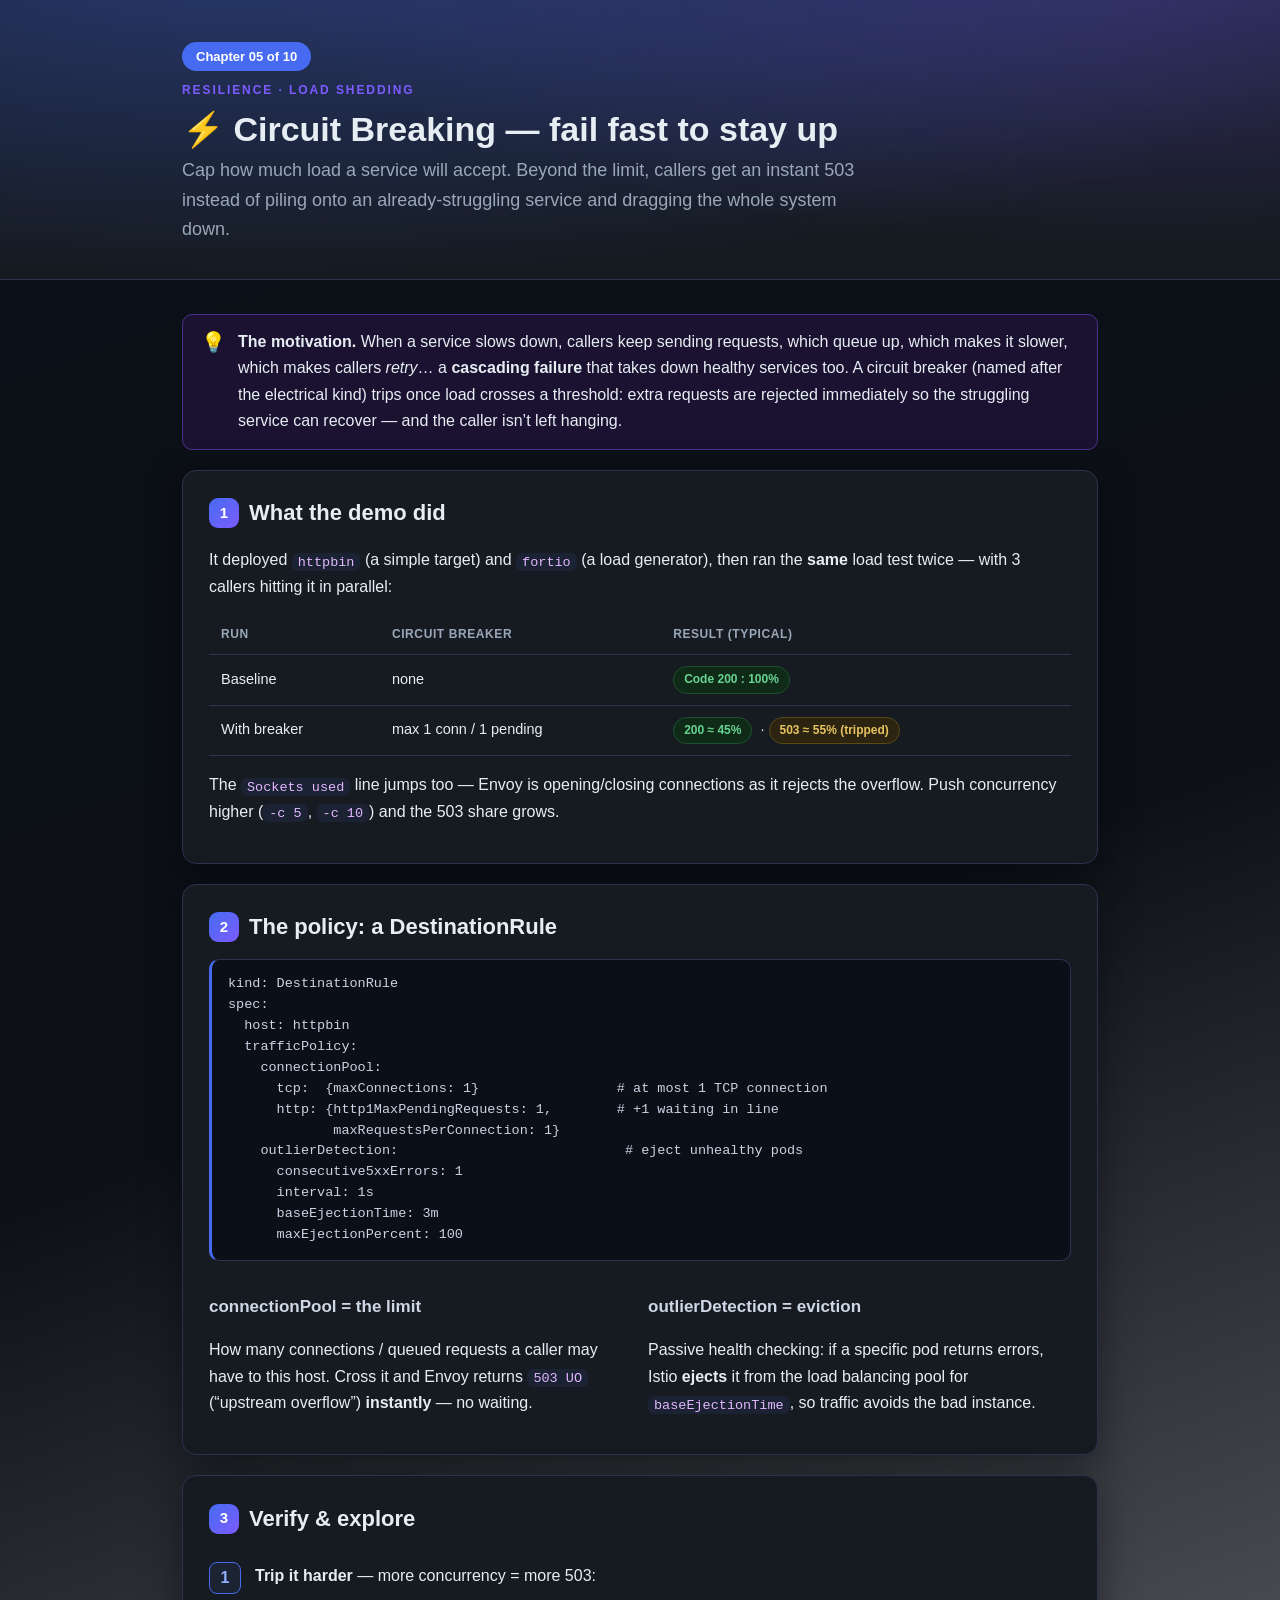
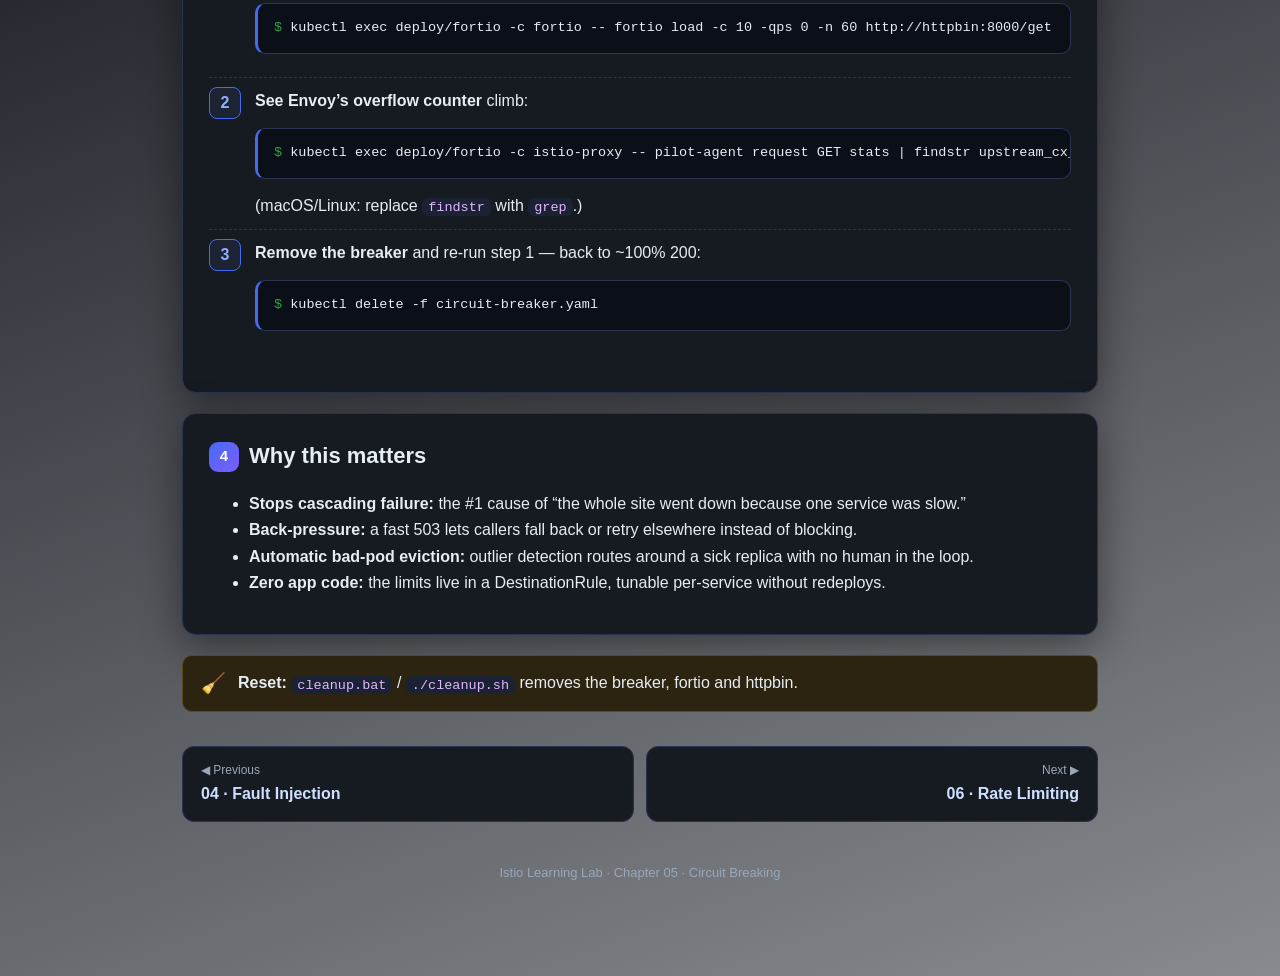
==== commit 2ec87e29: "Chapter 05: Circuit Breaking (httpbin+fortio), scripts+guide rebuilt, verified live Co-Authored-By: " ====
--- a/chapter-05-circuit-breaking/guide.html
+++ b/chapter-05-circuit-breaking/guide.html
@@ -1,1075 +1,107 @@
 <!DOCTYPE html>
 <html lang="en">
 <head>
-    <meta charset="UTF-8">
-    <meta name="viewport" content="width=device-width, initial-scale=1.0">
-    <title>Chapter 5: Circuit Breaking | Istio Service Mesh</title>
-    <meta name="description" content="Learn how Istio implements circuit breaking to prevent cascade failures in microservices architectures using Envoy proxy.">
-    <link href="https://fonts.googleapis.com/css2?family=Inter:wght@300;400;500;600;700;800;900&family=Fira+Code:wght@400;500&display=swap" rel="stylesheet">
-    <style>
-        *, *::before, *::after {
-            margin: 0;
-            padding: 0;
-            box-sizing: border-box;
-        }
-
-        :root {
-            --bg-primary: #0a0a0f;
-            --bg-secondary: #0f0f1a;
-            --bg-card: rgba(255, 255, 255, 0.05);
-            --bg-code: #1a1a2e;
-            --accent-primary: #00d4ff;
-            --accent-secondary: #00b4d8;
-            --accent-glow: rgba(0, 212, 255, 0.15);
-            --accent-gradient: linear-gradient(135deg, #00d4ff, #00b4d8, #0090b8);
-            --text-primary: #e8e8f0;
-            --text-secondary: #a0a0b8;
-            --text-muted: #6a6a80;
-            --border-subtle: rgba(255, 255, 255, 0.1);
-            --border-accent: rgba(0, 212, 255, 0.3);
-            --success: #00e676;
-            --warning: #ffab40;
-            --danger: #ff5252;
-            --radius-sm: 8px;
-            --radius-md: 12px;
-            --radius-lg: 16px;
-            --radius-xl: 24px;
-        }
-
-        html {
-            scroll-behavior: smooth;
-        }
-
-        body {
-            font-family: 'Inter', -apple-system, BlinkMacSystemFont, sans-serif;
-            background: var(--bg-primary);
-            color: var(--text-primary);
-            line-height: 1.7;
-            overflow-x: hidden;
-        }
-
-        /* ── Background Ambient Effects ── */
-        body::before {
-            content: '';
-            position: fixed;
-            top: -50%;
-            left: -50%;
-            width: 200%;
-            height: 200%;
-            background: radial-gradient(ellipse at 20% 20%, rgba(0, 212, 255, 0.04) 0%, transparent 50%),
-                        radial-gradient(ellipse at 80% 80%, rgba(0, 180, 216, 0.03) 0%, transparent 50%),
-                        radial-gradient(ellipse at 50% 50%, rgba(0, 144, 184, 0.02) 0%, transparent 70%);
-            z-index: -1;
-            animation: ambientFloat 20s ease-in-out infinite;
-        }
-
-        @keyframes ambientFloat {
-            0%, 100% { transform: translate(0, 0) rotate(0deg); }
-            33% { transform: translate(2%, -2%) rotate(1deg); }
-            66% { transform: translate(-1%, 1%) rotate(-0.5deg); }
-        }
-
-        /* ── Container ── */
-        .container {
-            max-width: 900px;
-            margin: 0 auto;
-            padding: 0 24px;
-        }
-
-        /* ── Hero Section ── */
-        .hero {
-            position: relative;
-            padding: 100px 0 80px;
-            text-align: center;
-            overflow: hidden;
-        }
-
-        .hero::before {
-            content: '';
-            position: absolute;
-            top: 0;
-            left: 50%;
-            transform: translateX(-50%);
-            width: 600px;
-            height: 600px;
-            background: radial-gradient(circle, rgba(0, 212, 255, 0.08) 0%, transparent 70%);
-            border-radius: 50%;
-            z-index: 0;
-        }
-
-        .hero-icon {
-            position: relative;
-            z-index: 1;
-            font-size: 80px;
-            margin-bottom: 24px;
-            display: inline-block;
-            animation: heroFloat 4s ease-in-out infinite;
-            filter: drop-shadow(0 0 30px rgba(0, 212, 255, 0.4));
-        }
-
-        @keyframes heroFloat {
-            0%, 100% { transform: translateY(0); }
-            50% { transform: translateY(-12px); }
-        }
-
-        .hero-chapter {
-            position: relative;
-            z-index: 1;
-            font-size: 14px;
-            font-weight: 600;
-            letter-spacing: 4px;
-            text-transform: uppercase;
-            color: var(--accent-primary);
-            margin-bottom: 16px;
-        }
-
-        .hero h1 {
-            position: relative;
-            z-index: 1;
-            font-size: clamp(40px, 6vw, 64px);
-            font-weight: 900;
-            background: var(--accent-gradient);
-            -webkit-background-clip: text;
-            -webkit-text-fill-color: transparent;
-            background-clip: text;
-            margin-bottom: 20px;
-            line-height: 1.1;
-        }
-
-        .hero-subtitle {
-            position: relative;
-            z-index: 1;
-            font-size: 18px;
-            color: var(--text-secondary);
-            max-width: 600px;
-            margin: 0 auto;
-            font-weight: 300;
-        }
-
-        /* ── Glassmorphism Card ── */
-        .glass-card {
-            background: var(--bg-card);
-            backdrop-filter: blur(10px);
-            -webkit-backdrop-filter: blur(10px);
-            border: 1px solid var(--border-subtle);
-            border-radius: var(--radius-lg);
-            padding: 32px;
-            margin-bottom: 32px;
-            transition: border-color 0.3s ease, transform 0.3s ease;
-        }
-
-        .glass-card:hover {
-            border-color: var(--border-accent);
-            transform: translateY(-2px);
-        }
-
-        /* ── Fade-in Animation ── */
-        .fade-in {
-            opacity: 0;
-            transform: translateY(30px);
-            transition: opacity 0.6s ease, transform 0.6s ease;
-        }
-
-        .fade-in.visible {
-            opacity: 1;
-            transform: translateY(0);
-        }
-
-        /* ── Table of Contents ── */
-        .toc {
-            padding: 32px;
-        }
-
-        .toc h2 {
-            font-size: 22px;
-            font-weight: 700;
-            margin-bottom: 24px;
-            color: var(--accent-primary);
-        }
-
-        .toc-list {
-            list-style: none;
-            counter-reset: toc-counter;
-        }
-
-        .toc-list li {
-            counter-increment: toc-counter;
-            margin-bottom: 8px;
-        }
-
-        .toc-list li a {
-            display: flex;
-            align-items: center;
-            gap: 12px;
-            padding: 10px 16px;
-            color: var(--text-secondary);
-            text-decoration: none;
-            border-radius: var(--radius-sm);
-            transition: all 0.3s ease;
-            font-weight: 400;
-        }
-
-        .toc-list li a::before {
-            content: counter(toc-counter, decimal-leading-zero);
-            font-family: 'Fira Code', monospace;
-            font-size: 13px;
-            font-weight: 600;
-            color: var(--accent-primary);
-            min-width: 28px;
-        }
-
-        .toc-list li a:hover {
-            background: rgba(0, 212, 255, 0.08);
-            color: var(--text-primary);
-            padding-left: 24px;
-        }
-
-        /* ── Section Headings ── */
-        .section {
-            padding: 60px 0;
-        }
-
-        .section-number {
-            font-family: 'Fira Code', monospace;
-            font-size: 14px;
-            font-weight: 600;
-            color: var(--accent-primary);
-            letter-spacing: 2px;
-            margin-bottom: 8px;
-        }
-
-        .section h2 {
-            font-size: 32px;
-            font-weight: 800;
-            color: var(--text-primary);
-            margin-bottom: 16px;
-            line-height: 1.2;
-        }
-
-        .section h3 {
-            font-size: 22px;
-            font-weight: 700;
-            color: var(--text-primary);
-            margin: 32px 0 12px;
-        }
-
-        .section p {
-            color: var(--text-secondary);
-            margin-bottom: 16px;
-            font-size: 16px;
-        }
-
-        .section ul, .section ol {
-            color: var(--text-secondary);
-            margin: 12px 0 20px 24px;
-        }
-
-        .section li {
-            margin-bottom: 8px;
-        }
-
-        .section strong {
-            color: var(--text-primary);
-            font-weight: 600;
-        }
-
-        /* ── Code Blocks ── */
-        .code-block {
-            position: relative;
-            background: var(--bg-code);
-            border-radius: var(--radius-sm);
-            padding: 24px;
-            margin: 20px 0;
-            overflow-x: auto;
-            border: 1px solid rgba(255, 255, 255, 0.06);
-        }
-
-        .code-block::before {
-            content: attr(data-lang);
-            position: absolute;
-            top: 8px;
-            right: 12px;
-            font-size: 11px;
-            font-weight: 600;
-            color: var(--text-muted);
-            text-transform: uppercase;
-            letter-spacing: 1px;
-        }
-
-        .code-block code {
-            font-family: 'Fira Code', 'Consolas', monospace;
-            font-size: 13.5px;
-            color: #e0e0e0;
-            line-height: 1.6;
-        }
-
-        /* Code syntax colors */
-        .code-key { color: #82aaff; }
-        .code-string { color: #c3e88d; }
-        .code-number { color: #f78c6c; }
-        .code-comment { color: #546e7a; font-style: italic; }
-        .code-keyword { color: #c792ea; }
-        .code-type { color: #ffcb6b; }
-        .code-cmd { color: #00d4ff; }
-
-        /* ── Architecture Diagram ── */
-        .arch-diagram {
-            padding: 40px 24px;
-            text-align: center;
-            overflow-x: auto;
-        }
-
-        .arch-flow {
-            display: flex;
-            align-items: center;
-            justify-content: center;
-            gap: 0;
-            flex-wrap: nowrap;
-            min-width: 700px;
-            margin: 0 auto;
-        }
-
-        .arch-node {
-            background: var(--bg-card);
-            backdrop-filter: blur(10px);
-            border: 1px solid var(--border-subtle);
-            border-radius: var(--radius-md);
-            padding: 20px 24px;
-            text-align: center;
-            min-width: 120px;
-            transition: all 0.3s ease;
-        }
-
-        .arch-node:hover {
-            border-color: var(--accent-primary);
-            transform: translateY(-4px);
-            box-shadow: 0 8px 32px rgba(0, 212, 255, 0.15);
-        }
-
-        .arch-node-icon {
-            font-size: 28px;
-            margin-bottom: 8px;
-        }
-
-        .arch-node-label {
-            font-size: 13px;
-            font-weight: 600;
-            color: var(--text-primary);
-        }
-
-        .arch-node-sub {
-            font-size: 11px;
-            color: var(--text-muted);
-            margin-top: 4px;
-        }
-
-        .arch-arrow {
-            display: flex;
-            align-items: center;
-            padding: 0 8px;
-            color: var(--accent-primary);
-            font-size: 20px;
-            flex-shrink: 0;
-            opacity: 0.6;
-        }
-
-        .arch-node.cb-node {
-            border-color: var(--accent-primary);
-            box-shadow: 0 0 20px rgba(0, 212, 255, 0.1);
-        }
-
-        /* ── Circuit States ── */
-        .circuit-states {
-            display: grid;
-            grid-template-columns: repeat(auto-fit, minmax(200px, 1fr));
-            gap: 20px;
-            margin: 24px 0;
-        }
-
-        .state-card {
-            background: var(--bg-card);
-            border-radius: var(--radius-md);
-            padding: 24px;
-            text-align: center;
-            border: 1px solid var(--border-subtle);
-            transition: all 0.3s ease;
-        }
-
-        .state-card:hover {
-            transform: translateY(-4px);
-        }
-
-        .state-card.closed { border-left: 3px solid var(--success); }
-        .state-card.open { border-left: 3px solid var(--danger); }
-        .state-card.half-open { border-left: 3px solid var(--warning); }
-
-        .state-icon { font-size: 32px; margin-bottom: 12px; }
-        .state-name { font-weight: 700; font-size: 16px; margin-bottom: 8px; }
-        .state-desc { font-size: 13px; color: var(--text-secondary); line-height: 1.5; }
-
-        /* ── Step Cards ── */
-        .step-card {
-            position: relative;
-            padding-left: 60px;
-            margin-bottom: 40px;
-        }
-
-        .step-number {
-            position: absolute;
-            left: 0;
-            top: 0;
-            width: 44px;
-            height: 44px;
-            background: var(--accent-gradient);
-            border-radius: 50%;
-            display: flex;
-            align-items: center;
-            justify-content: center;
-            font-weight: 800;
-            font-size: 18px;
-            color: var(--bg-primary);
-        }
-
-        .step-title {
-            font-size: 18px;
-            font-weight: 700;
-            margin-bottom: 8px;
-            color: var(--text-primary);
-        }
-
-        .step-desc {
-            color: var(--text-secondary);
-            font-size: 15px;
-        }
-
-        /* ── Takeaways ── */
-        .takeaways {
-            background: linear-gradient(135deg, rgba(0, 212, 255, 0.08), rgba(0, 180, 216, 0.04));
-            border: 1px solid var(--border-accent);
-            border-radius: var(--radius-lg);
-            padding: 36px;
-        }
-
-        .takeaways h2 {
-            color: var(--accent-primary);
-            margin-bottom: 20px;
-        }
-
-        .takeaway-item {
-            display: flex;
-            align-items: flex-start;
-            gap: 12px;
-            margin-bottom: 16px;
-        }
-
-        .takeaway-icon {
-            font-size: 20px;
-            flex-shrink: 0;
-            margin-top: 2px;
-        }
-
-        .takeaway-text {
-            color: var(--text-secondary);
-            font-size: 15px;
-        }
-
-        /* ── Config Table ── */
-        .config-table {
-            width: 100%;
-            border-collapse: collapse;
-            margin: 20px 0;
-        }
-
-        .config-table th {
-            text-align: left;
-            padding: 12px 16px;
-            background: rgba(0, 212, 255, 0.08);
-            color: var(--accent-primary);
-            font-weight: 600;
-            font-size: 13px;
-            text-transform: uppercase;
-            letter-spacing: 1px;
-            border-bottom: 1px solid var(--border-subtle);
-        }
-
-        .config-table td {
-            padding: 12px 16px;
-            color: var(--text-secondary);
-            font-size: 14px;
-            border-bottom: 1px solid rgba(255, 255, 255, 0.04);
-        }
-
-        .config-table tr:hover td {
-            background: rgba(255, 255, 255, 0.02);
-        }
-
-        .config-table code {
-            font-family: 'Fira Code', monospace;
-            color: var(--accent-primary);
-            font-size: 13px;
-            background: rgba(0, 212, 255, 0.08);
-            padding: 2px 6px;
-            border-radius: 4px;
-        }
-
-        /* ── Divider ── */
-        .divider {
-            border: none;
-            height: 1px;
-            background: linear-gradient(90deg, transparent, var(--border-subtle), transparent);
-            margin: 40px 0;
-        }
-
-        /* ── Footer Nav ── */
-        .footer-nav {
-            display: flex;
-            justify-content: space-between;
-            align-items: center;
-            padding: 40px 0 80px;
-            gap: 20px;
-        }
-
-        .footer-nav a {
-            display: flex;
-            align-items: center;
-            gap: 8px;
-            padding: 14px 28px;
-            background: var(--bg-card);
-            border: 1px solid var(--border-subtle);
-            border-radius: var(--radius-md);
-            color: var(--text-secondary);
-            text-decoration: none;
-            font-weight: 500;
-            font-size: 14px;
-            transition: all 0.3s ease;
-        }
-
-        .footer-nav a:hover {
-            border-color: var(--accent-primary);
-            color: var(--accent-primary);
-            transform: translateY(-2px);
-            box-shadow: 0 4px 20px rgba(0, 212, 255, 0.1);
-        }
-
-        .footer-nav .arrow-left::before { content: '←'; margin-right: 4px; }
-        .footer-nav .arrow-right::after { content: '→'; margin-left: 4px; }
-
-        /* ── Info Box ── */
-        .info-box {
-            background: rgba(0, 212, 255, 0.05);
-            border-left: 3px solid var(--accent-primary);
-            border-radius: 0 var(--radius-sm) var(--radius-sm) 0;
-            padding: 16px 20px;
-            margin: 20px 0;
-        }
-
-        .info-box p {
-            color: var(--text-secondary);
-            font-size: 14px;
-            margin: 0;
-        }
-
-        /* ── Responsive ── */
-        @media (max-width: 768px) {
-            .hero { padding: 60px 0 40px; }
-            .hero-icon { font-size: 56px; }
-            .section { padding: 40px 0; }
-            .glass-card { padding: 24px; }
-            .arch-flow { justify-content: flex-start; }
-            .footer-nav { flex-direction: column; }
-            .footer-nav a { width: 100%; justify-content: center; }
-            .circuit-states { grid-template-columns: 1fr; }
-        }
-
-        /* ── Scrollbar ── */
-        ::-webkit-scrollbar { width: 8px; }
-        ::-webkit-scrollbar-track { background: var(--bg-primary); }
-        ::-webkit-scrollbar-thumb { background: rgba(255, 255, 255, 0.15); border-radius: 4px; }
-        ::-webkit-scrollbar-thumb:hover { background: rgba(255, 255, 255, 0.25); }
-    </style>
+<meta charset="UTF-8">
+<meta name="viewport" content="width=device-width, initial-scale=1.0">
+<title>Chapter 05 · Circuit Breaking · Istio Learning Lab</title>
+<link rel="stylesheet" href="../common/lab.css">
 </head>
 <body>
 
-    <!-- ═══════════════════════════════════════════════════════ -->
-    <!-- HERO SECTION -->
-    <!-- ═══════════════════════════════════════════════════════ -->
-    <header class="hero">
-        <div class="container">
-            <div class="hero-icon">🛡️</div>
-            <div class="hero-chapter">Chapter 5</div>
-            <h1>Circuit Breaking</h1>
-            <p class="hero-subtitle">Prevent cascade failures and protect your microservices from being overwhelmed by implementing intelligent circuit breaking with Istio and Envoy.</p>
-        </div>
-    </header>
+<header class="hero">
+  <div class="wrap">
+    <span class="chapter-badge">Chapter 05 of 10</span>
+    <div class="eyebrow">Resilience · Load Shedding</div>
+    <h1>⚡ Circuit Breaking — fail fast to stay up</h1>
+    <p class="lead">Cap how much load a service will accept. Beyond the limit, callers get an instant 503
+    instead of piling onto an already-struggling service and dragging the whole system down.</p>
+  </div>
+</header>
 
-    <main class="container">
+<div class="wrap">
 
-        <!-- ═══════════════════════════════════════════════════ -->
-        <!-- TABLE OF CONTENTS -->
-        <!-- ═══════════════════════════════════════════════════ -->
-        <nav class="glass-card toc fade-in" id="toc">
-            <h2>Table of Contents</h2>
-            <ol class="toc-list">
-                <li><a href="#what-is-circuit-breaking">What is Circuit Breaking?</a></li>
-                <li><a href="#cascade-failure">The Cascade Failure Problem</a></li>
-                <li><a href="#envoy-implementation">Envoy's Circuit Breaker Implementation</a></li>
-                <li><a href="#outlier-detection">Outlier Detection</a></li>
-                <li><a href="#architecture">Architecture Diagram</a></li>
-                <li><a href="#walkthrough">Step-by-Step Walkthrough</a></li>
-                <li><a href="#yaml-configs">YAML Configurations</a></li>
-                <li><a href="#takeaways">Key Takeaways</a></li>
-            </ol>
-        </nav>
+  <div class="callout why">
+    <div class="ico">💡</div>
+    <div><b>The motivation.</b> When a service slows down, callers keep sending requests, which queue up,
+    which makes it slower, which makes callers <i>retry</i>… a <b>cascading failure</b> that takes down
+    healthy services too. A circuit breaker (named after the electrical kind) trips once load crosses a
+    threshold: extra requests are rejected immediately so the struggling service can recover — and the
+    caller isn’t left hanging.</div>
+  </div>
 
-        <!-- ═══════════════════════════════════════════════════ -->
-        <!-- SECTION 1: WHAT IS CIRCUIT BREAKING -->
-        <!-- ═══════════════════════════════════════════════════ -->
-        <section class="section fade-in" id="what-is-circuit-breaking">
-            <div class="section-number">01</div>
-            <h2>What is Circuit Breaking?</h2>
-            <p>Circuit breaking is a design pattern borrowed from <strong>electrical engineering</strong>. Just as an electrical circuit breaker trips to prevent a short circuit from causing a fire, a software circuit breaker trips to prevent a failing service from causing cascading failures across your entire system.</p>
-            <p>In microservices, when a downstream service becomes slow or unresponsive, upstream services can pile up requests — consuming threads, memory, and connections. Without circuit breaking, this leads to a <strong>domino effect</strong> where one failure brings down multiple services.</p>
+  <div class="card">
+    <h2><span class="num">1</span> What the demo did</h2>
+    <p>It deployed <code>httpbin</code> (a simple target) and <code>fortio</code> (a load generator), then
+    ran the <b>same</b> load test twice — with 3 callers hitting it in parallel:</p>
+    <table>
+      <tr><th>Run</th><th>Circuit breaker</th><th>Result (typical)</th></tr>
+      <tr><td>Baseline</td><td>none</td><td><span class="tag green">Code 200 : 100%</span></td></tr>
+      <tr><td>With breaker</td><td>max 1 conn / 1 pending</td><td><span class="tag green">200 ≈ 45%</span> · <span class="tag amber">503 ≈ 55% (tripped)</span></td></tr>
+    </table>
+    <p>The <code>Sockets used</code> line jumps too — Envoy is opening/closing connections as it rejects
+    the overflow. Push concurrency higher (<code>-c 5</code>, <code>-c 10</code>) and the 503 share grows.</p>
+  </div>
 
-            <div class="glass-card">
-                <h3>The Three States</h3>
-                <div class="circuit-states">
-                    <div class="state-card closed">
-                        <div class="state-icon">🟢</div>
-                        <div class="state-name">Closed</div>
-                        <div class="state-desc">Normal operation. Requests flow through freely. The breaker monitors for failures.</div>
-                    </div>
-                    <div class="state-card open">
-                        <div class="state-icon">🔴</div>
-                        <div class="state-name">Open</div>
-                        <div class="state-desc">Failure threshold exceeded. All requests are immediately rejected with 503 errors.</div>
-                    </div>
-                    <div class="state-card half-open">
-                        <div class="state-icon">🟡</div>
-                        <div class="state-name">Half-Open</div>
-                        <div class="state-desc">After a cooldown, limited requests are allowed through to test if the service recovered.</div>
-                    </div>
-                </div>
-            </div>
-        </section>
+  <div class="card">
+    <h2><span class="num">2</span> The policy: a DestinationRule</h2>
+<pre><code>kind: DestinationRule
+spec:
+  host: httpbin
+  trafficPolicy:
+    connectionPool:
+      tcp:  {maxConnections: 1}                 # at most 1 TCP connection
+      http: {http1MaxPendingRequests: 1,        # +1 waiting in line
+             maxRequestsPerConnection: 1}
+    outlierDetection:                            # eject unhealthy pods
+      consecutive5xxErrors: 1
+      interval: 1s
+      baseEjectionTime: 3m
+      maxEjectionPercent: 100</code></pre>
+    <div class="two">
+      <div>
+        <h3>connectionPool = the limit</h3>
+        <p>How many connections / queued requests a caller may have to this host. Cross it and Envoy
+        returns <code>503 UO</code> (“upstream overflow”) <b>instantly</b> — no waiting.</p>
+      </div>
+      <div>
+        <h3>outlierDetection = eviction</h3>
+        <p>Passive health checking: if a specific pod returns errors, Istio <b>ejects</b> it from the load
+        balancing pool for <code>baseEjectionTime</code>, so traffic avoids the bad instance.</p>
+      </div>
+    </div>
+  </div>
 
-        <hr class="divider">
+  <div class="card">
+    <h2><span class="num">3</span> Verify &amp; explore</h2>
+    <ol class="steps">
+      <li><b>Trip it harder</b> — more concurrency = more 503:
+<pre class="cmd">kubectl exec deploy/fortio -c fortio -- fortio load -c 10 -qps 0 -n 60 http://httpbin:8000/get</pre></li>
+      <li><b>See Envoy’s overflow counter</b> climb:
+<pre class="cmd">kubectl exec deploy/fortio -c istio-proxy -- pilot-agent request GET stats | findstr upstream_cx_overflow</pre>
+      (macOS/Linux: replace <code>findstr</code> with <code>grep</code>.)</li>
+      <li><b>Remove the breaker</b> and re-run step 1 — back to ~100% 200:
+<pre class="cmd">kubectl delete -f circuit-breaker.yaml</pre></li>
+    </ol>
+  </div>
 
-        <!-- ═══════════════════════════════════════════════════ -->
-        <!-- SECTION 2: CASCADE FAILURE PROBLEM -->
-        <!-- ═══════════════════════════════════════════════════ -->
-        <section class="section fade-in" id="cascade-failure">
-            <div class="section-number">02</div>
-            <h2>The Cascade Failure Problem</h2>
-            <p>Imagine a typical microservices architecture where Service A calls Service B, which calls Service C. If Service C starts responding slowly:</p>
-            <ol>
-                <li><strong>Service B</strong> threads pile up waiting for Service C responses</li>
-                <li><strong>Service B</strong> exhausts its connection pool and becomes unresponsive</li>
-                <li><strong>Service A</strong> threads pile up waiting for Service B</li>
-                <li><strong>Service A</strong> also becomes unresponsive</li>
-                <li>The <strong>entire system</strong> is now down due to one slow service</li>
-            </ol>
+  <div class="card">
+    <h2><span class="num">4</span> Why this matters</h2>
+    <ul>
+      <li><b>Stops cascading failure:</b> the #1 cause of “the whole site went down because one service was slow.”</li>
+      <li><b>Back-pressure:</b> a fast 503 lets callers fall back or retry elsewhere instead of blocking.</li>
+      <li><b>Automatic bad-pod eviction:</b> outlier detection routes around a sick replica with no human in the loop.</li>
+      <li><b>Zero app code:</b> the limits live in a DestinationRule, tunable per-service without redeploys.</li>
+    </ul>
+  </div>
 
-            <div class="info-box">
-                <p>💡 <strong>Circuit breaking stops this cascade</strong> by failing fast. Instead of waiting for a timeout, the circuit breaker immediately returns an error (503) when it detects the downstream service is struggling. This preserves resources and gives the failing service time to recover.</p>
-            </div>
-        </section>
+  <div class="callout warn"><div class="ico">🧹</div><div><b>Reset:</b> <code>cleanup.bat</code> /
+  <code>./cleanup.sh</code> removes the breaker, fortio and httpbin.</div></div>
 
-        <hr class="divider">
-
-        <!-- ═══════════════════════════════════════════════════ -->
-        <!-- SECTION 3: ENVOY IMPLEMENTATION -->
-        <!-- ═══════════════════════════════════════════════════ -->
-        <section class="section fade-in" id="envoy-implementation">
-            <div class="section-number">03</div>
-            <h2>Envoy's Circuit Breaker Implementation</h2>
-            <p>Istio leverages Envoy proxy's built-in circuit breaking capabilities through <strong>DestinationRule</strong> resources. The circuit breaker is configured in the <code>connectionPool</code> settings.</p>
-
-            <h3>Connection Pool Settings</h3>
-            <table class="config-table">
-                <thead>
-                    <tr>
-                        <th>Parameter</th>
-                        <th>Description</th>
-                        <th>Our Value</th>
-                    </tr>
-                </thead>
-                <tbody>
-                    <tr>
-                        <td><code>maxConnections</code></td>
-                        <td>Maximum number of TCP connections to the destination host. Once exceeded, new connections are queued or rejected.</td>
-                        <td><strong>1</strong></td>
-                    </tr>
-                    <tr>
-                        <td><code>http1MaxPendingRequests</code></td>
-                        <td>Maximum number of HTTP requests that can be pending (queued) while waiting for an available connection.</td>
-                        <td><strong>1</strong></td>
-                    </tr>
-                    <tr>
-                        <td><code>maxRequestsPerConnection</code></td>
-                        <td>Maximum number of requests per connection. Setting to 1 disables keep-alive, ensuring a fresh connection for each request.</td>
-                        <td><strong>1</strong></td>
-                    </tr>
-                </tbody>
-            </table>
-
-            <div class="info-box">
-                <p>🔧 <strong>Why such low values?</strong> We intentionally set these to 1 for demonstration purposes. This makes it easy to trigger the circuit breaker with just a few concurrent requests. In production, you'd set these based on your service's actual capacity and expected load.</p>
-            </div>
-        </section>
-
-        <hr class="divider">
-
-        <!-- ═══════════════════════════════════════════════════ -->
-        <!-- SECTION 4: OUTLIER DETECTION -->
-        <!-- ═══════════════════════════════════════════════════ -->
-        <section class="section fade-in" id="outlier-detection">
-            <div class="section-number">04</div>
-            <h2>Outlier Detection</h2>
-            <p>While connection pool settings control <em>how many</em> requests can flow, <strong>outlier detection</strong> monitors the <em>health</em> of upstream hosts and ejects unhealthy ones from the load balancing pool.</p>
-
-            <table class="config-table">
-                <thead>
-                    <tr>
-                        <th>Parameter</th>
-                        <th>Description</th>
-                        <th>Our Value</th>
-                    </tr>
-                </thead>
-                <tbody>
-                    <tr>
-                        <td><code>consecutive5xxErrors</code></td>
-                        <td>Number of consecutive 5xx errors before a host is ejected from the pool.</td>
-                        <td><strong>1</strong></td>
-                    </tr>
-                    <tr>
-                        <td><code>interval</code></td>
-                        <td>How often the ejection analysis runs. The proxy checks host health at this interval.</td>
-                        <td><strong>1s</strong></td>
-                    </tr>
-                    <tr>
-                        <td><code>baseEjectionTime</code></td>
-                        <td>Minimum duration a host remains ejected. Actual time increases with consecutive ejections.</td>
-                        <td><strong>3m</strong></td>
-                    </tr>
-                    <tr>
-                        <td><code>maxEjectionPercent</code></td>
-                        <td>Maximum percentage of hosts that can be ejected. 100% means all hosts can be ejected if unhealthy.</td>
-                        <td><strong>100</strong></td>
-                    </tr>
-                </tbody>
-            </table>
-        </section>
-
-        <hr class="divider">
-
-        <!-- ═══════════════════════════════════════════════════ -->
-        <!-- SECTION 5: ARCHITECTURE DIAGRAM -->
-        <!-- ═══════════════════════════════════════════════════ -->
-        <section class="section fade-in" id="architecture">
-            <div class="section-number">05</div>
-            <h2>Architecture Diagram</h2>
-            <p>This is how circuit breaking works in our demo setup. Fortio sends requests that pass through the Envoy sidecar, which enforces the circuit breaker policy before forwarding to httpbin.</p>
-
-            <div class="glass-card arch-diagram">
-                <div class="arch-flow">
-                    <div class="arch-node">
-                        <div class="arch-node-icon">📡</div>
-                        <div class="arch-node-label">Fortio Client</div>
-                        <div class="arch-node-sub">Load Generator</div>
-                    </div>
-                    <div class="arch-arrow">──▶</div>
-                    <div class="arch-node">
-                        <div class="arch-node-icon">🔄</div>
-                        <div class="arch-node-label">Envoy Proxy</div>
-                        <div class="arch-node-sub">Sidecar (istio-proxy)</div>
-                    </div>
-                    <div class="arch-arrow">──▶</div>
-                    <div class="arch-node cb-node">
-                        <div class="arch-node-icon">🛡️</div>
-                        <div class="arch-node-label">Circuit Breaker</div>
-                        <div class="arch-node-sub">Check Limits</div>
-                    </div>
-                    <div class="arch-arrow">──▶</div>
-                    <div class="arch-node">
-                        <div class="arch-node-icon">🌐</div>
-                        <div class="arch-node-label">httpbin</div>
-                        <div class="arch-node-sub">Target Service</div>
-                    </div>
-                </div>
-
-                <div style="margin-top: 32px; padding-top: 24px; border-top: 1px solid var(--border-subtle);">
-                    <p style="font-size: 13px; color: var(--text-muted); margin-bottom: 16px;">Circuit Breaker Decision Flow</p>
-                    <div style="display: flex; justify-content: center; gap: 24px; flex-wrap: wrap;">
-                        <span style="font-size: 13px; color: var(--success);">🟢 Under Limit → Forward Request</span>
-                        <span style="font-size: 13px; color: var(--danger);">🔴 Over Limit → Return 503</span>
-                        <span style="font-size: 13px; color: var(--warning);">🟡 Cooldown → Test with Limited Traffic</span>
-                    </div>
-                </div>
-            </div>
-        </section>
-
-        <hr class="divider">
-
-        <!-- ═══════════════════════════════════════════════════ -->
-        <!-- SECTION 6: WALKTHROUGH -->
-        <!-- ═══════════════════════════════════════════════════ -->
-        <section class="section fade-in" id="walkthrough">
-            <div class="section-number">06</div>
-            <h2>Step-by-Step Walkthrough</h2>
-            <p>Follow along with <code>startup.bat</code> to see circuit breaking in action.</p>
-
-            <div style="margin-top: 32px;">
-                <div class="step-card">
-                    <div class="step-number">1</div>
-                    <div class="step-title">Deploy httpbin Service</div>
-                    <div class="step-desc">Deploy the target httpbin service that we'll be sending requests to. This is a simple HTTP echo service that returns information about requests.</div>
-                </div>
-
-                <div class="step-card">
-                    <div class="step-number">2</div>
-                    <div class="step-title">Deploy Fortio Load Tester</div>
-                    <div class="step-desc">Deploy Fortio, a powerful load testing tool from Istio's ecosystem. It can generate controlled amounts of concurrent traffic and report detailed statistics.</div>
-                </div>
-
-                <div class="step-card">
-                    <div class="step-number">3</div>
-                    <div class="step-title">Apply Circuit Breaker DestinationRule</div>
-                    <div class="step-desc">Apply the DestinationRule that configures the circuit breaker with <code>maxConnections: 1</code>, <code>http1MaxPendingRequests: 1</code>, and outlier detection settings.</div>
-                </div>
-
-                <div class="step-card">
-                    <div class="step-number">4</div>
-                    <div class="step-title">Demo 1: Single Request (Baseline)</div>
-                    <div class="step-desc">Send a single request to verify basic connectivity. With just one connection, we stay within the circuit breaker limits, and the request succeeds with HTTP 200.</div>
-                    <div class="code-block" data-lang="bash">
-                        <code><span class="code-cmd">kubectl exec</span> $FORTIO_POD -c fortio -- \
-  fortio curl http://httpbin:8000/get</code>
-                    </div>
-                </div>
-
-                <div class="step-card">
-                    <div class="step-number">5</div>
-                    <div class="step-title">Demo 2: 2 Concurrent Connections</div>
-                    <div class="step-desc">Send 20 requests with 2 concurrent connections. Since <code>maxConnections=1</code>, the second connection will overflow and some requests will be rejected with HTTP 503.</div>
-                    <div class="code-block" data-lang="bash">
-                        <code><span class="code-cmd">kubectl exec</span> $FORTIO_POD -c fortio -- \
-  fortio load <span class="code-keyword">-c 2</span> <span class="code-keyword">-qps 0</span> <span class="code-keyword">-n 20</span> \
-  -loglevel Warning http://httpbin:8000/get</code>
-                    </div>
-                </div>
-
-                <div class="step-card">
-                    <div class="step-number">6</div>
-                    <div class="step-title">Demo 3: 3 Concurrent Connections</div>
-                    <div class="step-desc">Send 20 requests with 3 concurrent connections. With even more connections exceeding the limit, you'll see a <strong>higher ratio of 503 errors</strong> — demonstrating proportional circuit breaking.</div>
-                    <div class="code-block" data-lang="bash">
-                        <code><span class="code-cmd">kubectl exec</span> $FORTIO_POD -c fortio -- \
-  fortio load <span class="code-keyword">-c 3</span> <span class="code-keyword">-qps 0</span> <span class="code-keyword">-n 20</span> \
-  -loglevel Warning http://httpbin:8000/get</code>
-                    </div>
-                </div>
-
-                <div class="step-card">
-                    <div class="step-number">7</div>
-                    <div class="step-title">Verify with Envoy Stats</div>
-                    <div class="step-desc">Query the Envoy sidecar's statistics to see the <code>upstream_rq_pending_overflow</code> counter. This shows exactly how many requests were rejected by the circuit breaker.</div>
-                    <div class="code-block" data-lang="bash">
-                        <code><span class="code-cmd">kubectl exec</span> $FORTIO_POD -c istio-proxy -- \
-  pilot-agent request GET stats | <span class="code-keyword">grep</span> upstream_rq_pending_overflow</code>
-                    </div>
-                </div>
-            </div>
-        </section>
-
-        <hr class="divider">
-
-        <!-- ═══════════════════════════════════════════════════ -->
-        <!-- SECTION 7: YAML CONFIGS -->
-        <!-- ═══════════════════════════════════════════════════ -->
-        <section class="section fade-in" id="yaml-configs">
-            <div class="section-number">07</div>
-            <h2>YAML Configurations</h2>
-
-            <h3>Circuit Breaker DestinationRule</h3>
-            <p>The core configuration — this DestinationRule applies circuit breaking to the httpbin service.</p>
-            <div class="code-block" data-lang="yaml">
-                <code><span class="code-key">apiVersion:</span> <span class="code-string">networking.istio.io/v1</span>
-<span class="code-key">kind:</span> <span class="code-type">DestinationRule</span>
-<span class="code-key">metadata:</span>
-  <span class="code-key">name:</span> <span class="code-string">httpbin-circuit-breaker</span>
-<span class="code-key">spec:</span>
-  <span class="code-key">host:</span> <span class="code-string">httpbin</span>
-  <span class="code-key">trafficPolicy:</span>
-    <span class="code-key">connectionPool:</span>
-      <span class="code-key">tcp:</span>
-        <span class="code-key">maxConnections:</span> <span class="code-number">1</span>
-      <span class="code-key">http:</span>
-        <span class="code-key">http1MaxPendingRequests:</span> <span class="code-number">1</span>
-        <span class="code-key">maxRequestsPerConnection:</span> <span class="code-number">1</span>
-    <span class="code-key">outlierDetection:</span>
-      <span class="code-key">consecutive5xxErrors:</span> <span class="code-number">1</span>
-      <span class="code-key">interval:</span> <span class="code-string">1s</span>
-      <span class="code-key">baseEjectionTime:</span> <span class="code-string">3m</span>
-      <span class="code-key">maxEjectionPercent:</span> <span class="code-number">100</span></code>
-            </div>
-
-            <h3>httpbin Deployment</h3>
-            <p>The target service — a simple HTTP echo service running on port 80, exposed on port 8000.</p>
-            <div class="code-block" data-lang="yaml">
-                <code><span class="code-key">apiVersion:</span> <span class="code-string">v1</span>
-<span class="code-key">kind:</span> <span class="code-type">Service</span>
-<span class="code-key">metadata:</span>
-  <span class="code-key">name:</span> <span class="code-string">httpbin</span>
-  <span class="code-key">labels:</span>
-    <span class="code-key">app:</span> <span class="code-string">httpbin</span>
-<span class="code-key">spec:</span>
-  <span class="code-key">ports:</span>
-  - <span class="code-key">name:</span> <span class="code-string">http</span>
-    <span class="code-key">port:</span> <span class="code-number">8000</span>
-    <span class="code-key">targetPort:</span> <span class="code-number">80</span>
-  <span class="code-key">selector:</span>
-    <span class="code-key">app:</span> <span class="code-string">httpbin</span>
-<span class="code-comment">---</span>
-<span class="code-key">apiVersion:</span> <span class="code-string">apps/v1</span>
-<span class="code-key">kind:</span> <span class="code-type">Deployment</span>
-<span class="code-key">metadata:</span>
-  <span class="code-key">name:</span> <span class="code-string">httpbin</span>
-<span class="code-key">spec:</span>
-  <span class="code-key">replicas:</span> <span class="code-number">1</span>
-  <span class="code-key">selector:</span>
-    <span class="code-key">matchLabels:</span>
-      <span class="code-key">app:</span> <span class="code-string">httpbin</span>
-  <span class="code-key">template:</span>
-    <span class="code-key">metadata:</span>
-      <span class="code-key">labels:</span>
-        <span class="code-key">app:</span> <span class="code-string">httpbin</span>
-    <span class="code-key">spec:</span>
-      <span class="code-key">containers:</span>
-      - <span class="code-key">name:</span> <span class="code-string">httpbin</span>
-        <span class="code-key">image:</span> <span class="code-string">kong/httpbin:latest</span>
-        <span class="code-key">ports:</span>
-        - <span class="code-key">containerPort:</span> <span class="code-number">80</span></code>
-            </div>
-
-            <h3>Fortio Deployment</h3>
-            <p>The load testing client — Fortio can generate precise load patterns and report detailed latency histograms.</p>
-            <div class="code-block" data-lang="yaml">
-                <code><span class="code-key">apiVersion:</span> <span class="code-string">v1</span>
-<span class="code-key">kind:</span> <span class="code-type">Service</span>
-<span class="code-key">metadata:</span>
-  <span class="code-key">name:</span> <span class="code-string">fortio</span>
-  <span class="code-key">labels:</span>
-    <span class="code-key">app:</span> <span class="code-string">fortio</span>
-<span class="code-key">spec:</span>
-  <span class="code-key">ports:</span>
-  - <span class="code-key">name:</span> <span class="code-string">http</span>
-    <span class="code-key">port:</span> <span class="code-number">8080</span>
-    <span class="code-key">targetPort:</span> <span class="code-number">8080</span>
-  <span class="code-key">selector:</span>
-    <span class="code-key">app:</span> <span class="code-string">fortio</span>
-<span class="code-comment">---</span>
-<span class="code-key">apiVersion:</span> <span class="code-string">apps/v1</span>
-<span class="code-key">kind:</span> <span class="code-type">Deployment</span>
-<span class="code-key">metadata:</span>
-  <span class="code-key">name:</span> <span class="code-string">fortio</span>
-<span class="code-key">spec:</span>
-  <span class="code-key">replicas:</span> <span class="code-number">1</span>
-  <span class="code-key">selector:</span>
-    <span class="code-key">matchLabels:</span>
-      <span class="code-key">app:</span> <span class="code-string">fortio</span>
-  <span class="code-key">template:</span>
-    <span class="code-key">metadata:</span>
-      <span class="code-key">labels:</span>
-        <span class="code-key">app:</span> <span class="code-string">fortio</span>
-    <span class="code-key">spec:</span>
-      <span class="code-key">containers:</span>
-      - <span class="code-key">name:</span> <span class="code-string">fortio</span>
-        <span class="code-key">image:</span> <span class="code-string">fortio/fortio:latest</span>
-        <span class="code-key">ports:</span>
-        - <span class="code-key">containerPort:</span> <span class="code-number">8080</span></code>
-            </div>
-        </section>
-
-        <hr class="divider">
-
-        <!-- ═══════════════════════════════════════════════════ -->
-        <!-- SECTION 8: KEY TAKEAWAYS -->
-        <!-- ═══════════════════════════════════════════════════ -->
-        <section class="section fade-in" id="takeaways">
-            <div class="section-number">08</div>
-            <h2>Key Takeaways</h2>
-
-            <div class="takeaways">
-                <div class="takeaway-item">
-                    <span class="takeaway-icon">⚡</span>
-                    <span class="takeaway-text"><strong>Fail fast, recover faster.</strong> Circuit breaking immediately rejects excess requests instead of letting them queue up and consume resources. This gives the overloaded service breathing room to recover.</span>
-                </div>
-                <div class="takeaway-item">
-                    <span class="takeaway-icon">🔧</span>
-                    <span class="takeaway-text"><strong>No code changes required.</strong> Istio's circuit breaking is configured entirely through DestinationRule resources. Your application code doesn't need any circuit breaker libraries — Envoy handles it transparently.</span>
-                </div>
-                <div class="takeaway-item">
-                    <span class="takeaway-icon">📊</span>
-                    <span class="takeaway-text"><strong>Proportional response.</strong> More concurrent connections beyond the limit leads to more requests being circuit-broken. The protection scales with the level of overload.</span>
-                </div>
-                <div class="takeaway-item">
-                    <span class="takeaway-icon">🔍</span>
-                    <span class="takeaway-text"><strong>Observable and measurable.</strong> Envoy exposes detailed statistics like <code>upstream_rq_pending_overflow</code> so you can monitor exactly how often circuit breaking activates and tune your thresholds.</span>
-                </div>
-                <div class="takeaway-item">
-                    <span class="takeaway-icon">🛡️</span>
-                    <span class="takeaway-text"><strong>Two layers of protection.</strong> Connection pool limits prevent overloading with too many connections, while outlier detection ejects unhealthy hosts that return errors. Together, they provide comprehensive resilience.</span>
-                </div>
-                <div class="takeaway-item">
-                    <span class="takeaway-icon">⚙️</span>
-                    <span class="takeaway-text"><strong>Tune for production.</strong> Our demo uses aggressive values (maxConnections: 1) for easy demonstration. In production, set values based on your service's actual capacity, expected load, and SLO requirements.</span>
-                </div>
-            </div>
-        </section>
-
-        <hr class="divider">
-
-        <!-- ═══════════════════════════════════════════════════ -->
-        <!-- FOOTER NAVIGATION -->
-        <!-- ═══════════════════════════════════════════════════ -->
-        <nav class="footer-nav">
-            <a href="../chapter-04-traffic-management/guide.html" class="arrow-left">Chapter 4: Traffic Management</a>
-            <a href="../chapter-06-fault-injection/guide.html" class="arrow-right">Chapter 6: Fault Injection</a>
-        </nav>
-    </main>
-
-    <!-- ═══════════════════════════════════════════════════════ -->
-    <!-- SCRIPTS -->
-    <!-- ═══════════════════════════════════════════════════════ -->
-    <script>
-        // Intersection Observer for fade-in animations
-        const observerOptions = {
-            root: null,
-            rootMargin: '0px 0px -60px 0px',
-            threshold: 0.1
-        };
-
-        const observer = new IntersectionObserver((entries) => {
-            entries.forEach(entry => {
-                if (entry.isIntersecting) {
-                    entry.target.classList.add('visible');
-                    observer.unobserve(entry.target);
-                }
-            });
-        }, observerOptions);
-
-        document.querySelectorAll('.fade-in').forEach(el => observer.observe(el));
-
-        // Smooth scroll for TOC links
-        document.querySelectorAll('.toc-list a').forEach(link => {
-            link.addEventListener('click', (e) => {
-                e.preventDefault();
-                const target = document.querySelector(link.getAttribute('href'));
-                if (target) {
-                    target.scrollIntoView({ behavior: 'smooth', block: 'start' });
-                }
-            });
-        });
-    </script>
+  <nav class="nav">
+    <a href="../chapter-04-fault-injection/guide.html"><small>◀ Previous</small><b>04 · Fault Injection</b></a>
+    <a class="next" href="../chapter-06-rate-limiting/guide.html"><small>Next ▶</small><b>06 · Rate Limiting</b></a>
+  </nav>
+  <p class="foot">Istio Learning Lab · Chapter 05 · Circuit Breaking</p>
+</div>
 </body>
 </html>
--- a/common/lab.css
+++ b/common/lab.css
@@ -0,0 +1,99 @@
+/* ============================================================
+   Istio Learning Lab — shared stylesheet
+   Used by every chapter guide.html and the top-level index.html
+   ============================================================ */
+:root{
+  --bg:#0d1117; --panel:#161b22; --panel2:#1c2333; --border:#2b3350;
+  --ink:#e6edf3; --muted:#9aa7b8; --accent:#466bf0; --accent2:#7c5cff;
+  --green:#2ea043; --amber:#d29922; --red:#f85149; --cyan:#39c5cf;
+  --code:#0b0f17; --shadow:0 10px 40px rgba(0,0,0,.45);
+  --radius:14px;
+}
+*{box-sizing:border-box}
+html{scroll-behavior:smooth}
+body{
+  margin:0; background:linear-gradient(160deg,#0b0f17 0%,#0d1117 40%,#11162080 100%);
+  color:var(--ink); font:16px/1.65 -apple-system,BlinkMacSystemFont,"Segoe UI",Roboto,Helvetica,Arial,sans-serif;
+  padding:0 0 80px;
+}
+a{color:var(--cyan);text-decoration:none}
+a:hover{text-decoration:underline}
+.wrap{max-width:960px;margin:0 auto;padding:0 22px}
+
+/* ---- hero ---- */
+.hero{
+  background:radial-gradient(1200px 300px at 20% -10%,rgba(70,107,240,.35),transparent),
+             radial-gradient(900px 300px at 90% -20%,rgba(124,92,255,.30),transparent),
+             var(--panel);
+  border-bottom:1px solid var(--border); padding:42px 0 34px; margin-bottom:34px;
+}
+.eyebrow{letter-spacing:.16em;text-transform:uppercase;font-size:12px;color:var(--accent2);font-weight:700}
+.hero h1{margin:.25em 0 .1em;font-size:34px;line-height:1.15}
+.hero p.lead{color:var(--muted);font-size:18px;margin:.4em 0 0;max-width:70ch}
+.chapter-badge{display:inline-block;background:var(--accent);color:#fff;font-weight:700;
+  border-radius:999px;padding:4px 14px;font-size:13px;margin-bottom:10px}
+
+/* ---- cards / sections ---- */
+.card{background:var(--panel);border:1px solid var(--border);border-radius:var(--radius);
+  padding:22px 26px;margin:20px 0;box-shadow:var(--shadow)}
+.card h2{margin:.1em 0 .5em;font-size:22px;display:flex;align-items:center;gap:10px}
+.card h3{margin:1.1em 0 .3em;font-size:17px;color:#cdd7e5}
+.num{display:inline-flex;align-items:center;justify-content:center;width:30px;height:30px;
+  background:linear-gradient(135deg,var(--accent),var(--accent2));border-radius:9px;font-size:15px;font-weight:800;color:#fff}
+.tag{display:inline-block;font-size:12px;font-weight:700;padding:3px 10px;border-radius:999px;margin:2px 4px 2px 0}
+.tag.blue{background:#12203f;color:#7ea2ff;border:1px solid #274a8f}
+.tag.green{background:#0f2a17;color:#68d391;border:1px solid #1f5130}
+.tag.amber{background:#2c2410;color:#e6c260;border:1px solid #5a4a17}
+.tag.purple{background:#201538;color:#b79bff;border:1px solid #4a2f8f}
+
+/* ---- code ---- */
+pre,code{font-family:"JetBrains Mono",ui-monospace,SFMono-Regular,Consolas,monospace}
+pre{background:var(--code);border:1px solid var(--border);border-left:3px solid var(--accent);
+  padding:14px 16px;border-radius:10px;overflow-x:auto;font-size:13.5px;line-height:1.55}
+code{background:#1b2233;color:#e2b7ff;padding:1.5px 6px;border-radius:6px;font-size:13.5px}
+pre code{background:none;color:#c9d3e3;padding:0}
+.cmd::before{content:"$ ";color:var(--green)}
+
+/* ---- callouts ---- */
+.callout{border-radius:10px;padding:14px 18px;margin:16px 0;border:1px solid;display:flex;gap:12px}
+.callout .ico{font-size:20px;line-height:1.3}
+.callout.info{background:#0f1b33;border-color:#274a8f}
+.callout.ok{background:#0f2a17;border-color:#1f5130}
+.callout.warn{background:#2c2410;border-color:#5a4a17}
+.callout.why{background:#1a1230;border-color:#4a2f8f}
+
+/* ---- steps ---- */
+ol.steps{counter-reset:s;list-style:none;padding-left:0}
+ol.steps>li{position:relative;padding:10px 0 10px 46px;border-bottom:1px dashed var(--border)}
+ol.steps>li:last-child{border-bottom:none}
+ol.steps>li::before{counter-increment:s;content:counter(s);position:absolute;left:0;top:9px;
+  width:30px;height:30px;background:var(--panel2);border:1px solid var(--accent);color:#8fb0ff;
+  border-radius:8px;display:flex;align-items:center;justify-content:center;font-weight:800}
+
+/* ---- table ---- */
+table{width:100%;border-collapse:collapse;margin:14px 0;font-size:14.5px}
+th,td{text-align:left;padding:9px 12px;border-bottom:1px solid var(--border)}
+th{color:var(--muted);font-weight:700;text-transform:uppercase;font-size:12px;letter-spacing:.05em}
+tr:hover td{background:#141a28}
+
+/* ---- kbd / pills ---- */
+kbd{background:#222a3d;border:1px solid #38425c;border-bottom-width:2px;
+  border-radius:6px;padding:1px 7px;font-size:12.5px;font-family:monospace}
+.url{background:#0f1b33;border:1px solid #274a8f;border-radius:8px;padding:6px 12px;
+  display:inline-block;font-family:monospace;color:#8fb0ff;font-weight:700}
+
+/* ---- nav ---- */
+.nav{display:flex;justify-content:space-between;gap:12px;margin:34px 0 0}
+.nav a{flex:1;background:var(--panel);border:1px solid var(--border);border-radius:12px;padding:14px 18px;
+  transition:.15s;color:var(--ink)}
+.nav a:hover{border-color:var(--accent);text-decoration:none;transform:translateY(-2px)}
+.nav a.next{text-align:right}
+.nav small{color:var(--muted);display:block;font-size:12px}
+.nav b{color:#cfe0ff}
+
+/* ---- misc ---- */
+.hr{height:1px;background:var(--border);margin:26px 0;border:none}
+.foot{color:var(--muted);font-size:13px;text-align:center;margin-top:40px}
+.pill-row{margin:6px 0 14px}
+.two{display:grid;grid-template-columns:1fr 1fr;gap:16px}
+@media(max-width:680px){.two{grid-template-columns:1fr}.hero h1{font-size:26px}}
